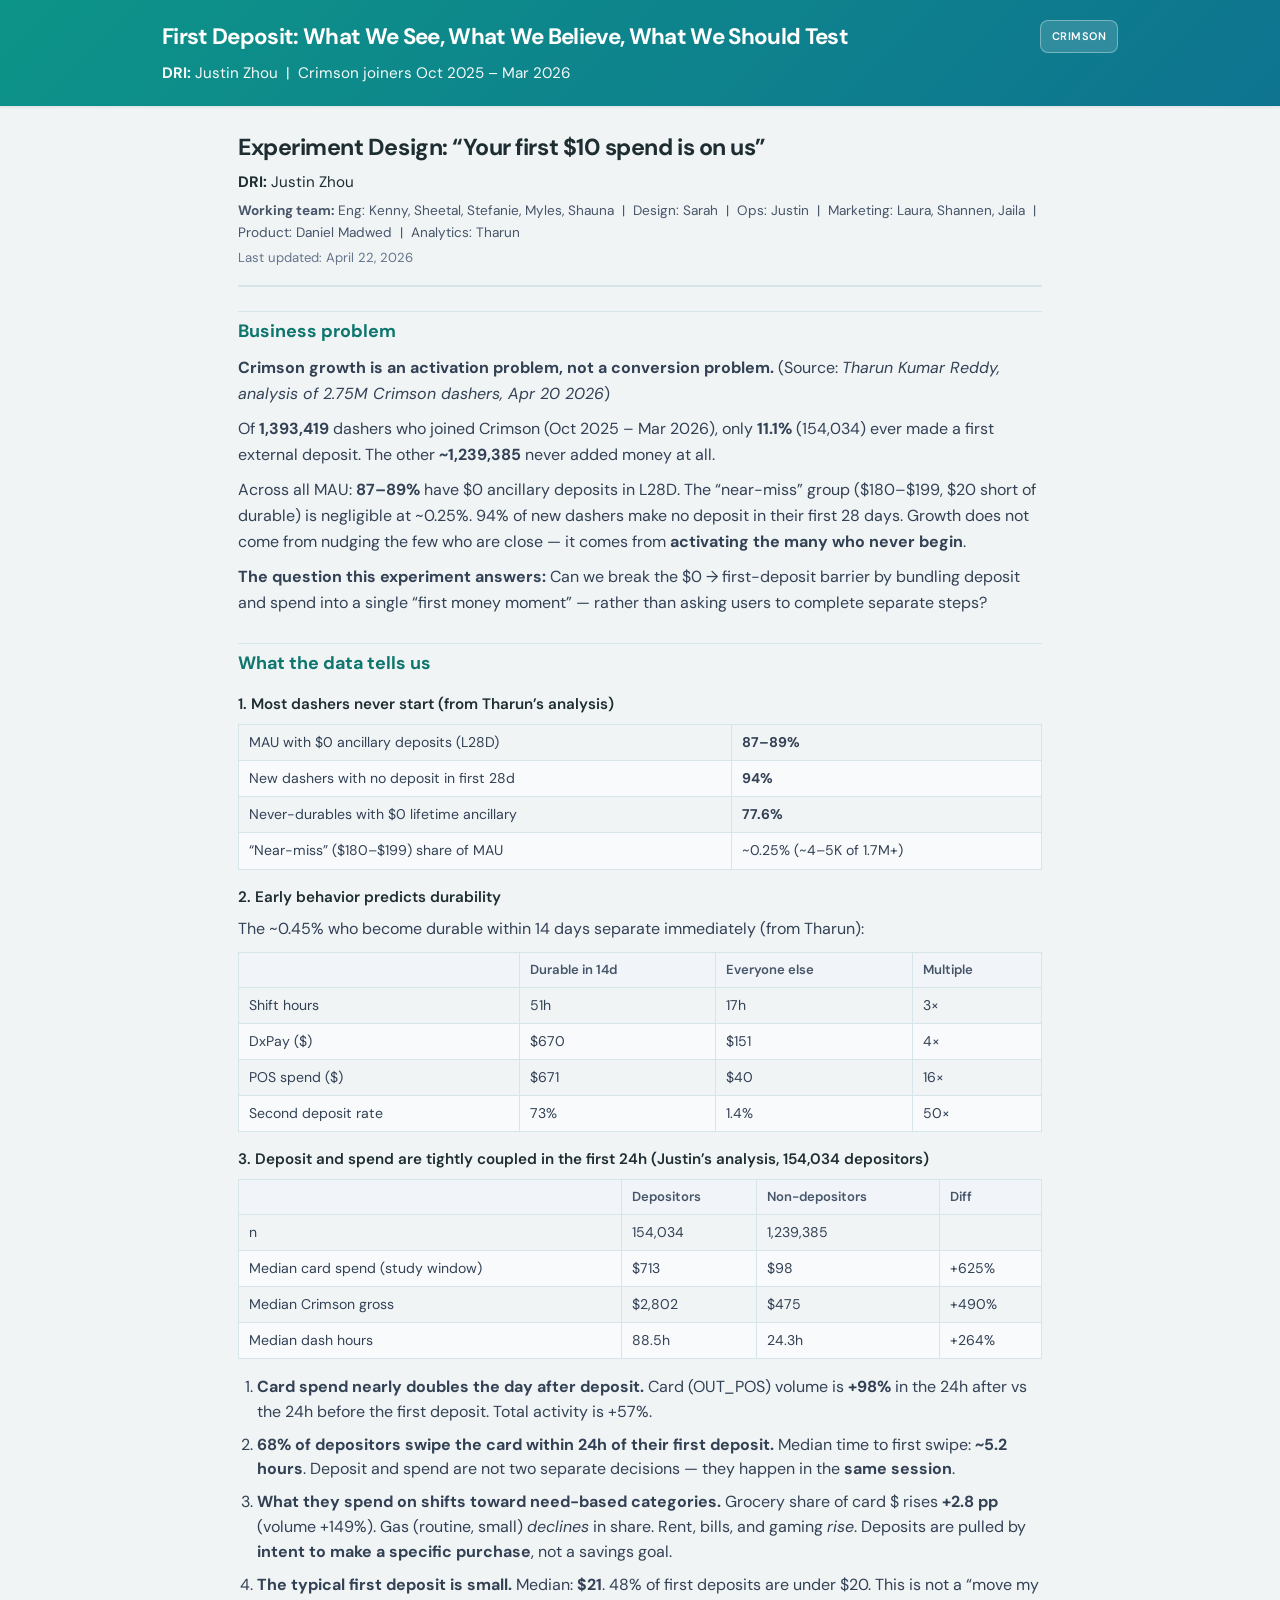
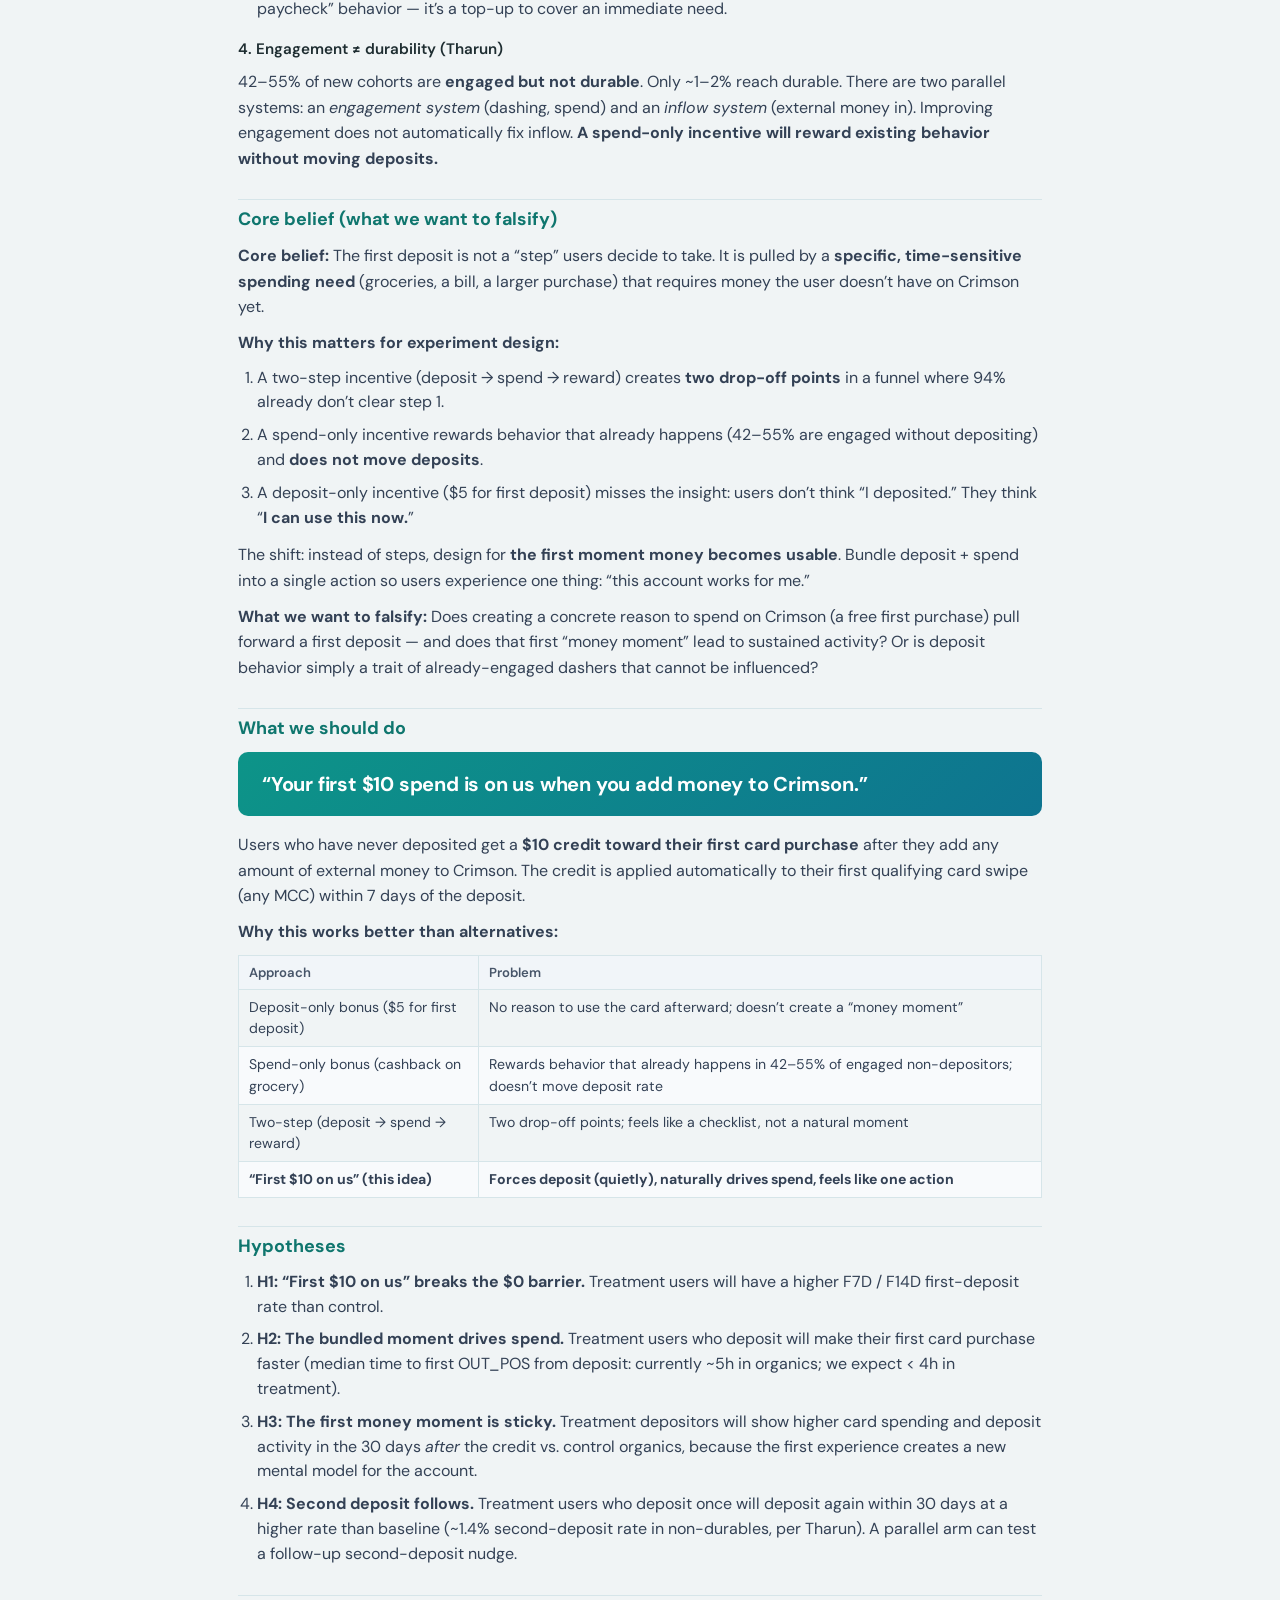
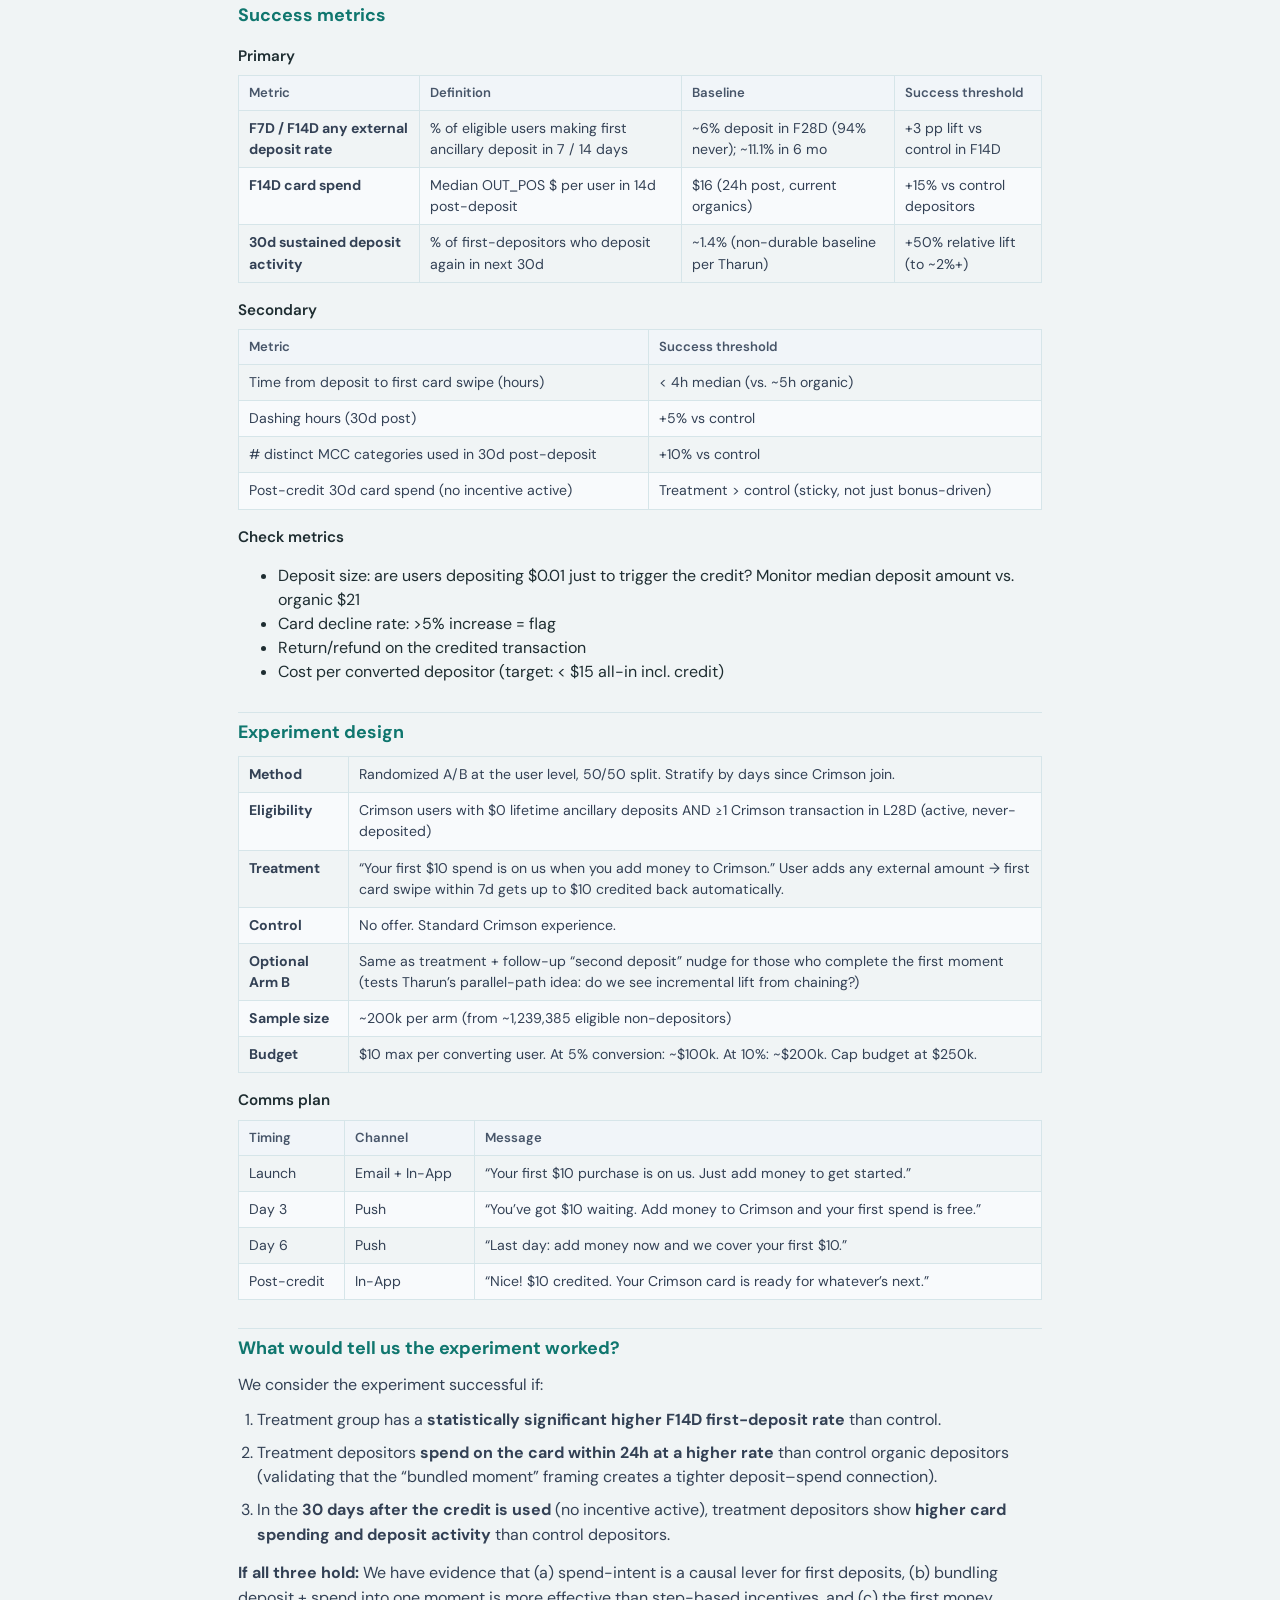
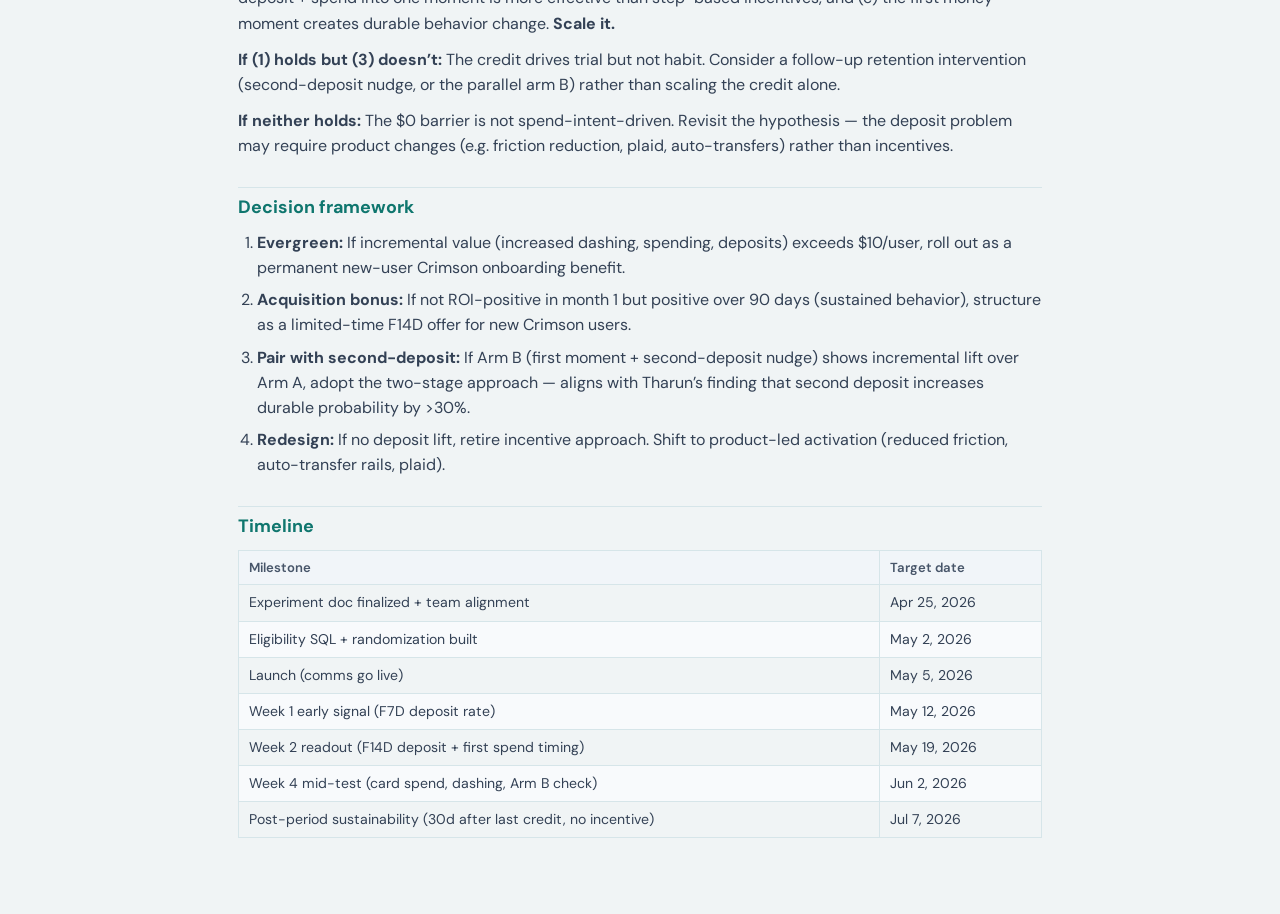
==== index.html @ 997a0f92 "First deposit experiment design doc Interactive dashboard with data-backed experiment proposal: "You" ====
<!doctype html>
<html lang="en">
  <head>
    <meta charset="utf-8" />
    <meta name="viewport" content="width=device-width, initial-scale=1" />
    <title>First Deposit Experiment — Justin Zhou</title>
    <link rel="preconnect" href="https://fonts.googleapis.com" />
    <link rel="preconnect" href="https://fonts.gstatic.com" crossorigin />
    <link href="https://fonts.googleapis.com/css2?family=DM+Sans:ital,opsz,wght@0,9..40,400;0,9..40,500;0,9..40,600;0,9..40,700&display=swap" rel="stylesheet" />
    <link rel="stylesheet" href="dashboard.css" />
  </head>
  <body>
    <header class="am-top" role="banner">
      <div class="am-top-inner">
        <div>
          <h1 class="am-title">First Deposit: What We See, What We Believe, What We Should Test</h1>
          <p class="am-sub" id="header-sub">
            <strong>DRI:</strong> Justin Zhou &nbsp;|&nbsp;
            Crimson joiners Oct 2025 &ndash; Mar 2026
          </p>
        </div>
        <span class="am-badge">Crimson</span>
      </div>
    </header>

    <div id="am-warn" class="am-warn" hidden></div>

    <div id="am-panel-exp">
      <article class="am-doc">

        <header class="am-doc-hd">
          <h2 class="am-doc-title">Experiment Design: &ldquo;Your first $10 spend is on us&rdquo;</h2>
          <p class="am-doc-dri"><strong>DRI:</strong> Justin Zhou</p>
          <div class="am-doc-team">
            <strong>Working team:</strong>
            Eng: Kenny, Sheetal, Stefanie, Myles, Shauna &nbsp;|&nbsp;
            Design: Sarah &nbsp;|&nbsp;
            Ops: Justin &nbsp;|&nbsp;
            Marketing: Laura, Shannen, Jaila &nbsp;|&nbsp;
            Product: Daniel Madwed &nbsp;|&nbsp;
            Analytics: Tharun
          </div>
          <p class="am-doc-updated">Last updated: <span id="exp-updated"></span></p>
        </header>

        <section class="am-doc-sec">
          <h3>Business problem</h3>
          <div id="exp-problem"></div>
        </section>

        <section class="am-doc-sec">
          <h3>What the data tells us</h3>
          <div id="exp-evidence"></div>
        </section>

        <section class="am-doc-sec">
          <h3>Core belief (what we want to falsify)</h3>
          <div id="exp-belief"></div>
        </section>

        <section class="am-doc-sec">
          <h3>What we should do</h3>
          <div id="exp-proposal"></div>
        </section>

        <section class="am-doc-sec">
          <h3>Hypotheses</h3>
          <div id="exp-hypotheses"></div>
        </section>

        <section class="am-doc-sec">
          <h3>Success metrics</h3>
          <div id="exp-metrics"></div>
        </section>

        <section class="am-doc-sec">
          <h3>Experiment design</h3>
          <div id="exp-design"></div>
        </section>

        <section class="am-doc-sec">
          <h3>What would tell us the experiment worked?</h3>
          <div id="exp-success"></div>
        </section>

        <section class="am-doc-sec">
          <h3>Decision framework</h3>
          <div id="exp-decisions"></div>
        </section>

        <section class="am-doc-sec">
          <h3>Timeline</h3>
          <div id="exp-timeline"></div>
        </section>

      </article>
    </div>

    <script src="first-anc-behavior.js"></script>
    <script src="dashboard.js"></script>
  </body>
</html>
---- dashboard.css ----
:root {
  --ink: #1e2d31;
  --muted: #64748b;
  --border: #d6e5e9;
  --bg: #f0f4f5;
  --surface: #ffffff;
  --teal: #0d9488;
  --teal-dark: #0f766e;
  --amber: #b45309;
  --amber-bg: #fffbeb;
  --font: "DM Sans", system-ui, sans-serif;
}

* {
  box-sizing: border-box;
}

html,
body {
  margin: 0;
  font-family: var(--font);
  background: var(--bg);
  color: var(--ink);
  -webkit-font-smoothing: antialiased;
  line-height: 1.5;
}

code {
  font-size: 0.88em;
  background: #e2f0ee;
  padding: 0.1em 0.35em;
  border-radius: 4px;
  font-weight: 500;
}

/* Header */
.am-top {
  background: linear-gradient(135deg, #0d9488 0%, #0e7490 100%);
  color: #fff;
  box-shadow: 0 1px 3px rgba(15, 23, 42, 0.1);
}
.am-top-inner {
  max-width: 1000px;
  margin: 0 auto;
  padding: 20px 22px 22px;
  display: flex;
  flex-wrap: wrap;
  align-items: flex-start;
  justify-content: space-between;
  gap: 16px;
}
.am-title {
  margin: 0;
  font-size: 1.4rem;
  font-weight: 700;
  letter-spacing: -0.03em;
}
.am-sub {
  margin: 8px 0 0;
  font-size: 0.95rem;
  opacity: 0.96;
  max-width: 60ch;
}
.am-badges {
  display: flex;
  flex-wrap: wrap;
  gap: 10px;
  align-items: center;
}
.am-badge {
  font-size: 11px;
  font-weight: 600;
  text-transform: uppercase;
  letter-spacing: 0.04em;
  background: rgba(255, 255, 255, 0.14);
  border: 1px solid rgba(255, 255, 255, 0.35);
  padding: 7px 11px;
  border-radius: 8px;
}

.am-btn {
  font: inherit;
  font-size: 0.9rem;
  font-weight: 500;
  cursor: pointer;
  color: #0d9488;
  background: #fff;
  border: 1px solid #e2e8f0;
  border-radius: 8px;
  padding: 8px 14px;
}
.am-btn:hover {
  background: #f8fafc;
}

/* Tab bar */
.am-nav-tabs {
  max-width: 1000px;
  margin: 0 auto;
  padding: 0 22px 12px;
  display: flex;
  flex-wrap: wrap;
  gap: 8px;
  align-items: center;
  border-bottom: 1px solid var(--border);
  background: var(--bg);
}
.am-nav-tab {
  font: inherit;
  font-size: 0.9rem;
  font-weight: 500;
  cursor: pointer;
  color: #475569;
  background: transparent;
  border: none;
  border-bottom: 2px solid transparent;
  padding: 8px 4px 10px;
  margin-bottom: -1px;
}
.am-nav-tab:hover {
  color: #0d9488;
}
.am-nav-tab.is-active {
  color: #0d9488;
  font-weight: 600;
  border-bottom-color: #0d9488;
}
.am-tab-panels {
  margin: 0;
  padding: 0;
}
.am-tab-panel[hidden] {
  display: none;
}

/* Funnel + hero */
.am-funnel-cards {
  max-width: 1000px;
  margin: 0 auto;
  padding: 16px 22px 8px;
  display: grid;
  grid-template-columns: 1fr;
  gap: 12px;
}
@media (min-width: 720px) {
  .am-funnel-cards {
    grid-template-columns: repeat(3, 1fr);
    gap: 16px;
  }
}
.am-stat-card {
  background: var(--surface);
  border: 1px solid var(--border);
  border-radius: 10px;
  padding: 16px 16px 14px;
  box-shadow: 0 1px 2px rgba(15, 23, 42, 0.04);
}
.am-stat-label {
  font-size: 0.8rem;
  color: #475569;
  font-weight: 600;
  line-height: 1.3;
  margin: 0 0 6px;
}
.am-stat-v {
  font-size: 1.6rem;
  font-weight: 700;
  color: #0f766e;
  line-height: 1.2;
  letter-spacing: -0.02em;
}
.am-stat-s {
  display: block;
  font-size: 0.8rem;
  font-weight: 500;
  color: var(--muted);
  margin-top: 4px;
}
.am-hero-story {
  max-width: 1000px;
  margin: 0 auto 8px;
  padding: 10px 22px 4px;
}
.am-hero-story .am-lead {
  font-size: 1.02rem;
  line-height: 1.6;
  color: #334155;
  max-width: 80ch;
  margin: 0 0 0.75em;
}
.am-chart-row {
  display: grid;
  grid-template-columns: 1.3fr 1fr;
  gap: 16px;
  align-items: start;
  max-width: 1000px;
}
@media (max-width: 800px) {
  .am-chart-row {
    grid-template-columns: 1fr;
  }
}
.am-chart-sq {
  min-height: 300px;
  max-width: 520px;
}
.am-hero-note {
  font-size: 0.92rem;
  color: #64748b;
  margin: 0;
  padding: 8px 0 0;
  line-height: 1.5;
  max-width: 36ch;
}

.why-meta,
.am-why-date {
  font-size: 0.82rem;
  color: var(--muted);
  margin: 0 0 12px;
}
.am-why-qual {
  font-size: 0.9rem;
  color: #475569;
  margin: 0 0 0;
  font-style: italic;
}
#why-narrative p {
  margin: 0 0 0.9em;
  color: #334155;
  max-width: 85ch;
}

/* Story + sections */
.am-story,
.am-kpis,
.am-panel,
.am-method {
  max-width: 1000px;
  margin: 0 auto;
  padding: 0 22px 24px;
}
.am-story {
  padding-top: 24px;
}
.am-sec-h,
.am-panel-h {
  font-size: 0.7rem;
  text-transform: uppercase;
  letter-spacing: 0.1em;
  color: var(--muted);
  margin: 0 0 10px;
  font-weight: 600;
}
.am-panel-h {
  font-size: 1.05rem;
  letter-spacing: -0.02em;
  text-transform: none;
  color: var(--ink);
}
.am-story p {
  margin: 0 0 1em;
  color: #334155;
  max-width: 78ch;
}
.am-cta {
  padding: 12px 14px;
  background: #fff;
  border: 1px solid var(--border);
  border-radius: 10px;
  max-width: 78ch;
}

/* Banner */
.am-warn {
  max-width: 1000px;
  margin: 0 auto 20px;
  padding: 12px 16px;
  font-size: 0.9rem;
  border-radius: 8px;
  display: block;
  border: 1px solid transparent;
}
.am-warn-info {
  background: #ecfeff;
  border-color: #a5f3fc;
  color: #0e7490;
}
.am-warn-caution {
  background: var(--amber-bg);
  border-color: #fcd34d;
  color: #92400e;
}
.am-warn-err {
  background: #fef2f2;
  border-color: #fecaca;
  color: #b91c1c;
}

/* KPIs */
.am-kpi-row {
  display: grid;
  grid-template-columns: repeat(auto-fill, minmax(200px, 1fr));
  gap: 12px;
}
.am-kpi {
  background: var(--surface);
  border: 1px solid var(--border);
  border-radius: 10px;
  padding: 14px 16px;
  box-shadow: 0 1px 2px rgba(15, 23, 42, 0.04);
}
.am-kpi-emph {
  border-color: #fde68a;
  background: linear-gradient(180deg, #fffbeb 0%, #fff 40%);
  grid-column: span 1;
  min-width: 0;
}
.am-kpi-l {
  font-size: 0.7rem;
  text-transform: uppercase;
  letter-spacing: 0.04em;
  color: var(--muted);
  font-weight: 600;
  line-height: 1.3;
  margin-bottom: 6px;
}
.am-kpi-v {
  font-size: 1.35rem;
  font-weight: 700;
  letter-spacing: -0.02em;
  line-height: 1.1;
  word-break: break-word;
}
.am-kpi .am-bad {
  color: #b91c1c;
}
.am-kpi .am-good {
  color: #047857;
}
.am-kpi-empty {
  grid-column: 1 / -1;
  margin: 0;
  padding: 12px 4px 0;
  color: var(--muted);
  font-size: 0.95rem;
}

/* Chart */
.am-hint {
  font-size: 0.86rem;
  color: var(--muted);
  margin: -2px 0 14px;
  max-width: 75ch;
}
.am-panel {
  margin-bottom: 8px;
}
.am-chart-box {
  position: relative;
  width: 100%;
  height: 320px;
  background: var(--surface);
  border: 1px solid var(--border);
  border-radius: 10px;
  padding: 8px 8px 4px;
  box-shadow: 0 1px 2px rgba(15, 23, 42, 0.04);
}
.am-chart-tall {
  min-height: 400px;
  height: min(70vh, 520px);
}

/* Table */
.am-table-wrap {
  overflow-x: auto;
  background: var(--surface);
  border: 1px solid var(--border);
  border-radius: 10px;
  box-shadow: 0 1px 2px rgba(15, 23, 42, 0.04);
}
.am-table {
  width: 100%;
  border-collapse: collapse;
  font-size: 0.9rem;
  min-width: 560px;
}
.am-table th,
.am-table td {
  padding: 10px 14px;
  text-align: left;
  border-bottom: 1px solid #e8f0f2;
}
.am-table th {
  font-size: 0.72rem;
  text-transform: uppercase;
  letter-spacing: 0.06em;
  color: var(--muted);
  background: #f8fafb;
  font-weight: 600;
}
.am-table tr:last-child td {
  border-bottom: none;
}
.am-num {
  text-align: right;
  font-variant-numeric: tabular-nums;
}
.am-table .am-good {
  color: #047857;
}
.am-table .am-bad {
  color: #b91c1c;
}
.am-cell-muted {
  color: var(--muted);
  text-align: center;
  font-size: 0.9rem;
  padding: 20px 14px;
}

/* Method */
.am-method ul {
  margin: 0;
  padding-left: 1.2em;
  color: #334155;
  max-width: 80ch;
}
.am-method li {
  margin-bottom: 0.6em;
}

/* SQL modal */
.am-sql-modal {
  position: fixed;
  inset: 0;
  z-index: 200;
  display: flex;
  align-items: center;
  justify-content: center;
  padding: 20px;
}
.am-sql-backdrop {
  position: absolute;
  inset: 0;
  border: none;
  background: rgba(15, 23, 42, 0.45);
  cursor: default;
  padding: 0;
  margin: 0;
  width: 100%;
  height: 100%;
}
.am-sql-panel {
  position: relative;
  z-index: 1;
  width: min(920px, 100%);
  max-height: min(88vh, 900px);
  background: #fff;
  border-radius: 12px;
  box-shadow: 0 20px 50px rgba(15, 23, 42, 0.25);
  display: flex;
  flex-direction: column;
  overflow: hidden;
  border: 1px solid #e2e8f0;
}
.am-sql-top {
  display: flex;
  flex-wrap: wrap;
  align-items: center;
  justify-content: space-between;
  gap: 8px;
  padding: 14px 16px 10px;
  border-bottom: 1px solid var(--border);
  flex-shrink: 0;
}
.am-sql-title {
  margin: 0;
  font-size: 1.05rem;
  font-weight: 600;
}
.am-sql-actions {
  display: flex;
  gap: 8px;
}
.am-sql-pre {
  margin: 0;
  padding: 14px 16px 18px;
  overflow: auto;
  max-height: calc(88vh - 70px);
  background: #f1f5f9;
  font-size: 11.5px;
  line-height: 1.45;
}
.am-sql-pre code {
  display: block;
  white-space: pre;
  background: transparent;
  font-family: ui-monospace, "SFMono-Regular", Menlo, Consolas, monospace;
  color: #1e293b;
  font-weight: 400;
  padding: 0;
}
.am-sql-top .am-btn {
  padding: 6px 12px;
  font-size: 0.85rem;
}

[hidden] {
  display: none !important;
}

/* Executive + SQL under charts */
.am-executive {
  max-width: 1000px;
  margin: 0 auto 20px;
  padding: 0 22px;
}
.am-exec-p {
  font-size: 0.95rem;
  line-height: 1.6;
  color: #1e3a3f;
  background: #fff;
  border: 1px solid var(--border);
  border-left: 4px solid #0d9488;
  border-radius: 10px;
  padding: 14px 18px;
  margin: 0;
  max-width: 85ch;
}
.am-sql-details {
  max-width: 1000px;
  margin: 0 auto 8px;
  padding: 0 22px 8px;
}
.am-sql-details summary {
  cursor: pointer;
  font-size: 0.8rem;
  font-weight: 600;
  color: #0d9488;
  margin-top: 10px;
  list-style: none;
}
.am-sql-details summary::-webkit-details-marker {
  display: none;
}
.am-embed {
  display: block;
  margin: 8px 0 0;
  max-height: 280px;
  overflow: auto;
  background: #f1f5f9;
  border: 1px solid #e2e8f0;
  border-radius: 8px;
  padding: 12px 14px;
  font-size: 10.5px;
  line-height: 1.45;
  white-space: pre-wrap;
  word-break: break-word;
  color: #1e293b;
  font-family: ui-monospace, "SFMono-Regular", Menlo, Consolas, monospace;
}
.am-chart-box .am-chart-empty {
  color: #64748b;
  font-size: 0.9rem;
  text-align: center;
  margin: 40px 16px;
  position: absolute;
  left: 0;
  right: 0;
  z-index: 1;
  pointer-events: none;
}

/* Experiment doc */
.am-doc {
  max-width: 860px;
  margin: 0 auto;
  padding: 24px 28px 48px;
}
.am-doc-hd {
  border-bottom: 2px solid var(--border);
  padding-bottom: 18px;
  margin-bottom: 24px;
}
.am-doc-title {
  font-size: 1.45rem;
  font-weight: 700;
  margin: 0 0 6px;
  letter-spacing: -0.02em;
}
.am-doc-dri {
  font-size: 0.95rem;
  margin: 0 0 6px;
}
.am-doc-team {
  font-size: 0.85rem;
  color: #475569;
  line-height: 1.6;
  margin: 0 0 4px;
}
.am-doc-updated {
  font-size: 0.82rem;
  color: var(--muted);
  margin: 0;
}
.am-doc-sec {
  margin-bottom: 28px;
}
.am-doc-sec h3 {
  font-size: 1.12rem;
  font-weight: 700;
  color: #0f766e;
  margin: 0 0 10px;
  padding-top: 6px;
  border-top: 1px solid var(--border);
}
.am-doc-sec h4 {
  font-size: 0.95rem;
  font-weight: 600;
  margin: 16px 0 8px;
}
.am-doc-sec p {
  margin: 0 0 10px;
  line-height: 1.6;
  max-width: 80ch;
  color: #334155;
}
.am-doc-ol {
  margin: 8px 0 12px 1.2rem;
  padding: 0;
  color: #334155;
}
.am-doc-ol li {
  margin-bottom: 8px;
  line-height: 1.55;
}
.am-doc-table {
  width: 100%;
  border-collapse: collapse;
  margin: 8px 0 16px;
  font-size: 0.88rem;
}
.am-doc-table th,
.am-doc-table td {
  text-align: left;
  padding: 7px 10px;
  border: 1px solid var(--border);
  vertical-align: top;
}
.am-doc-table th {
  background: #f1f5f9;
  font-weight: 600;
  font-size: 0.82rem;
  color: #475569;
}
.am-doc-table td {
  color: #334155;
}
.am-doc-table tbody tr:nth-child(even) {
  background: #f8fafc;
}
.am-doc-callout {
  background: linear-gradient(135deg, #0d9488 0%, #0e7490 100%);
  color: #fff;
  font-size: 1.25rem;
  font-weight: 700;
  padding: 18px 24px;
  border-radius: 10px;
  margin: 0 0 16px;
  letter-spacing: -0.01em;
  line-height: 1.4;
}
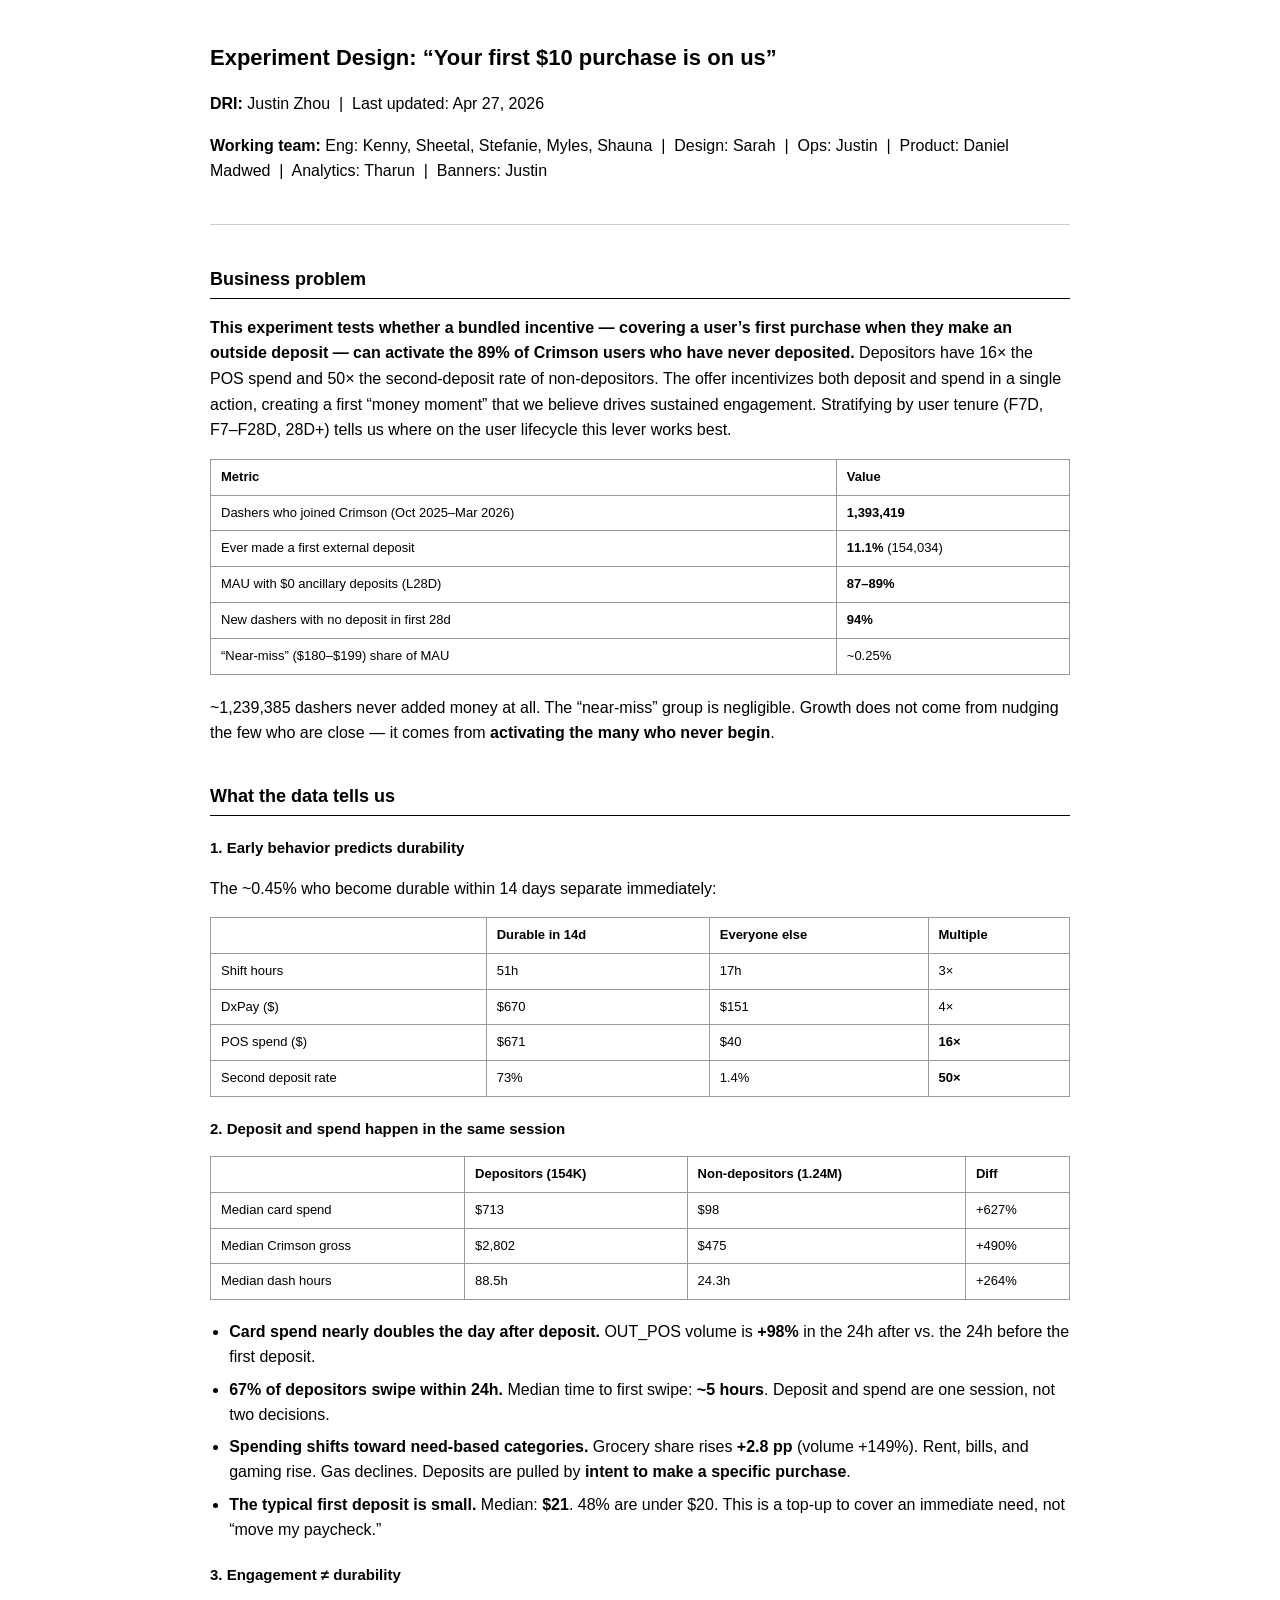
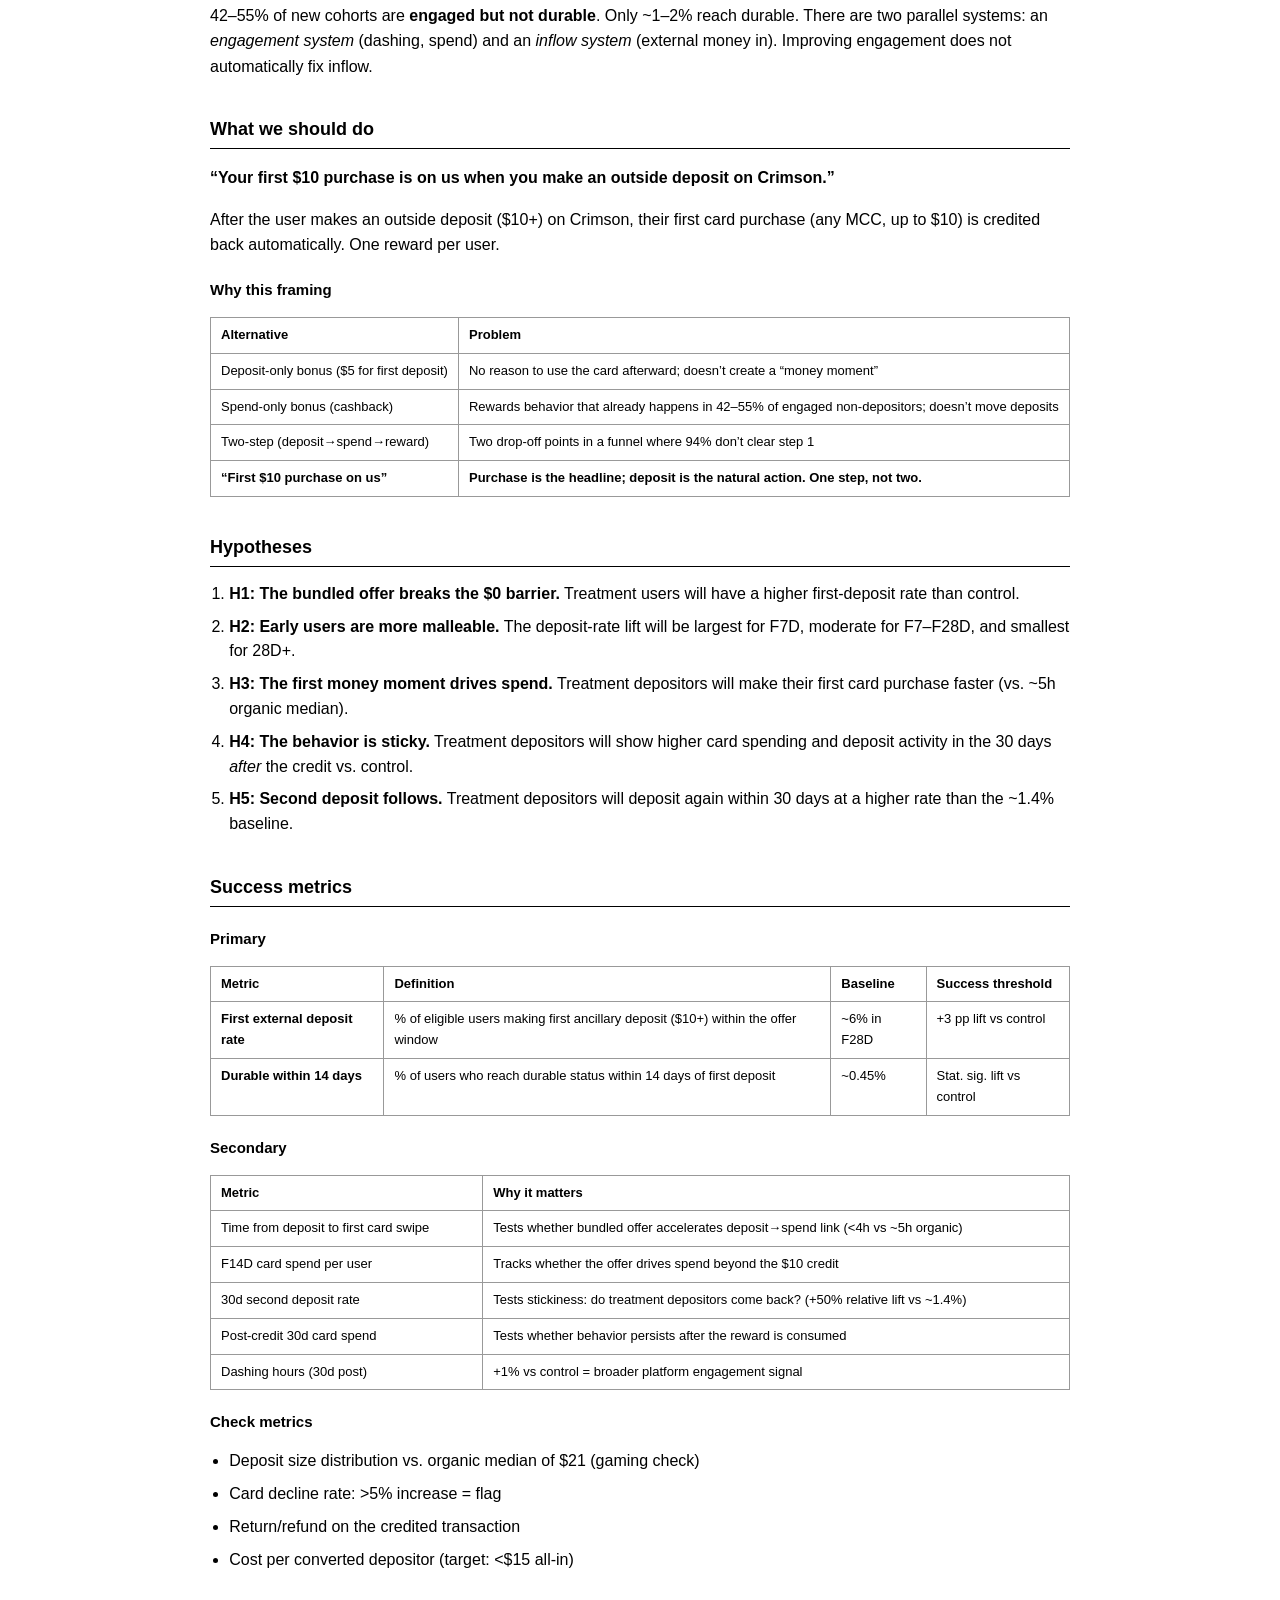
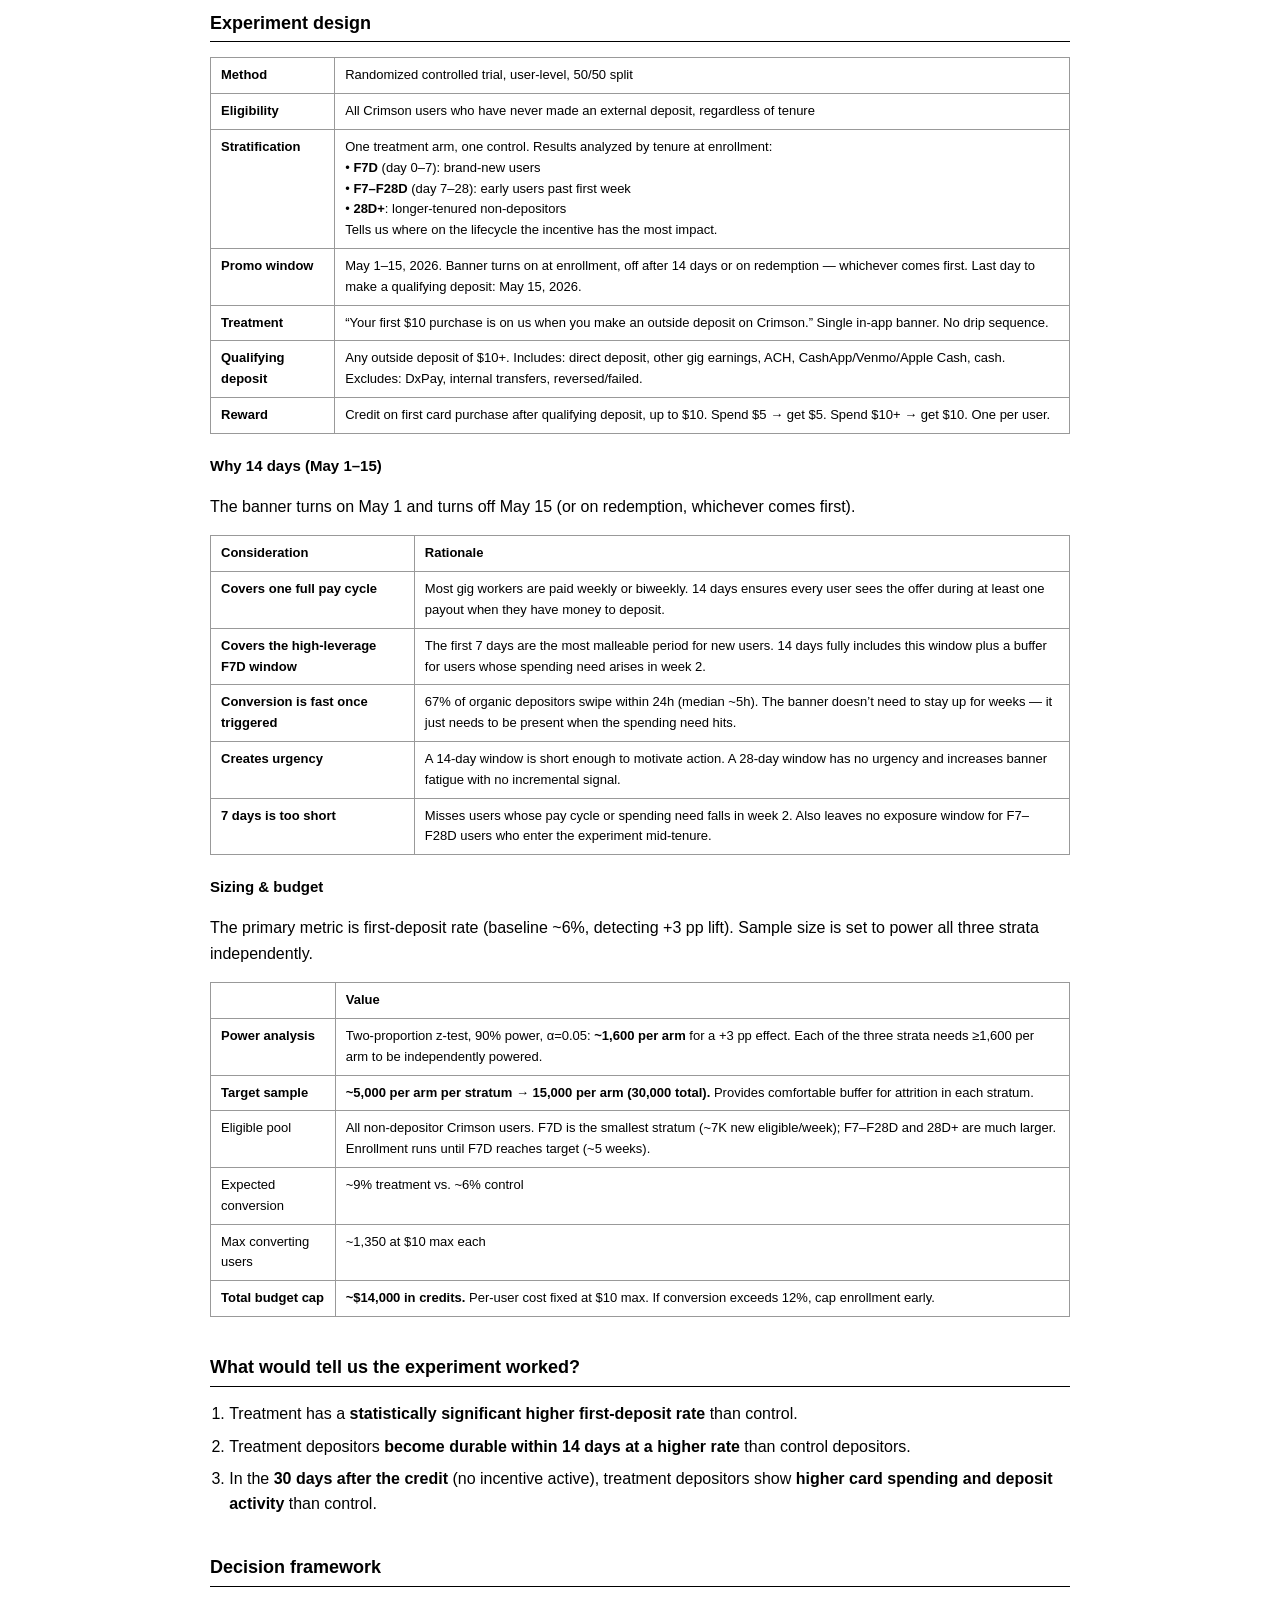
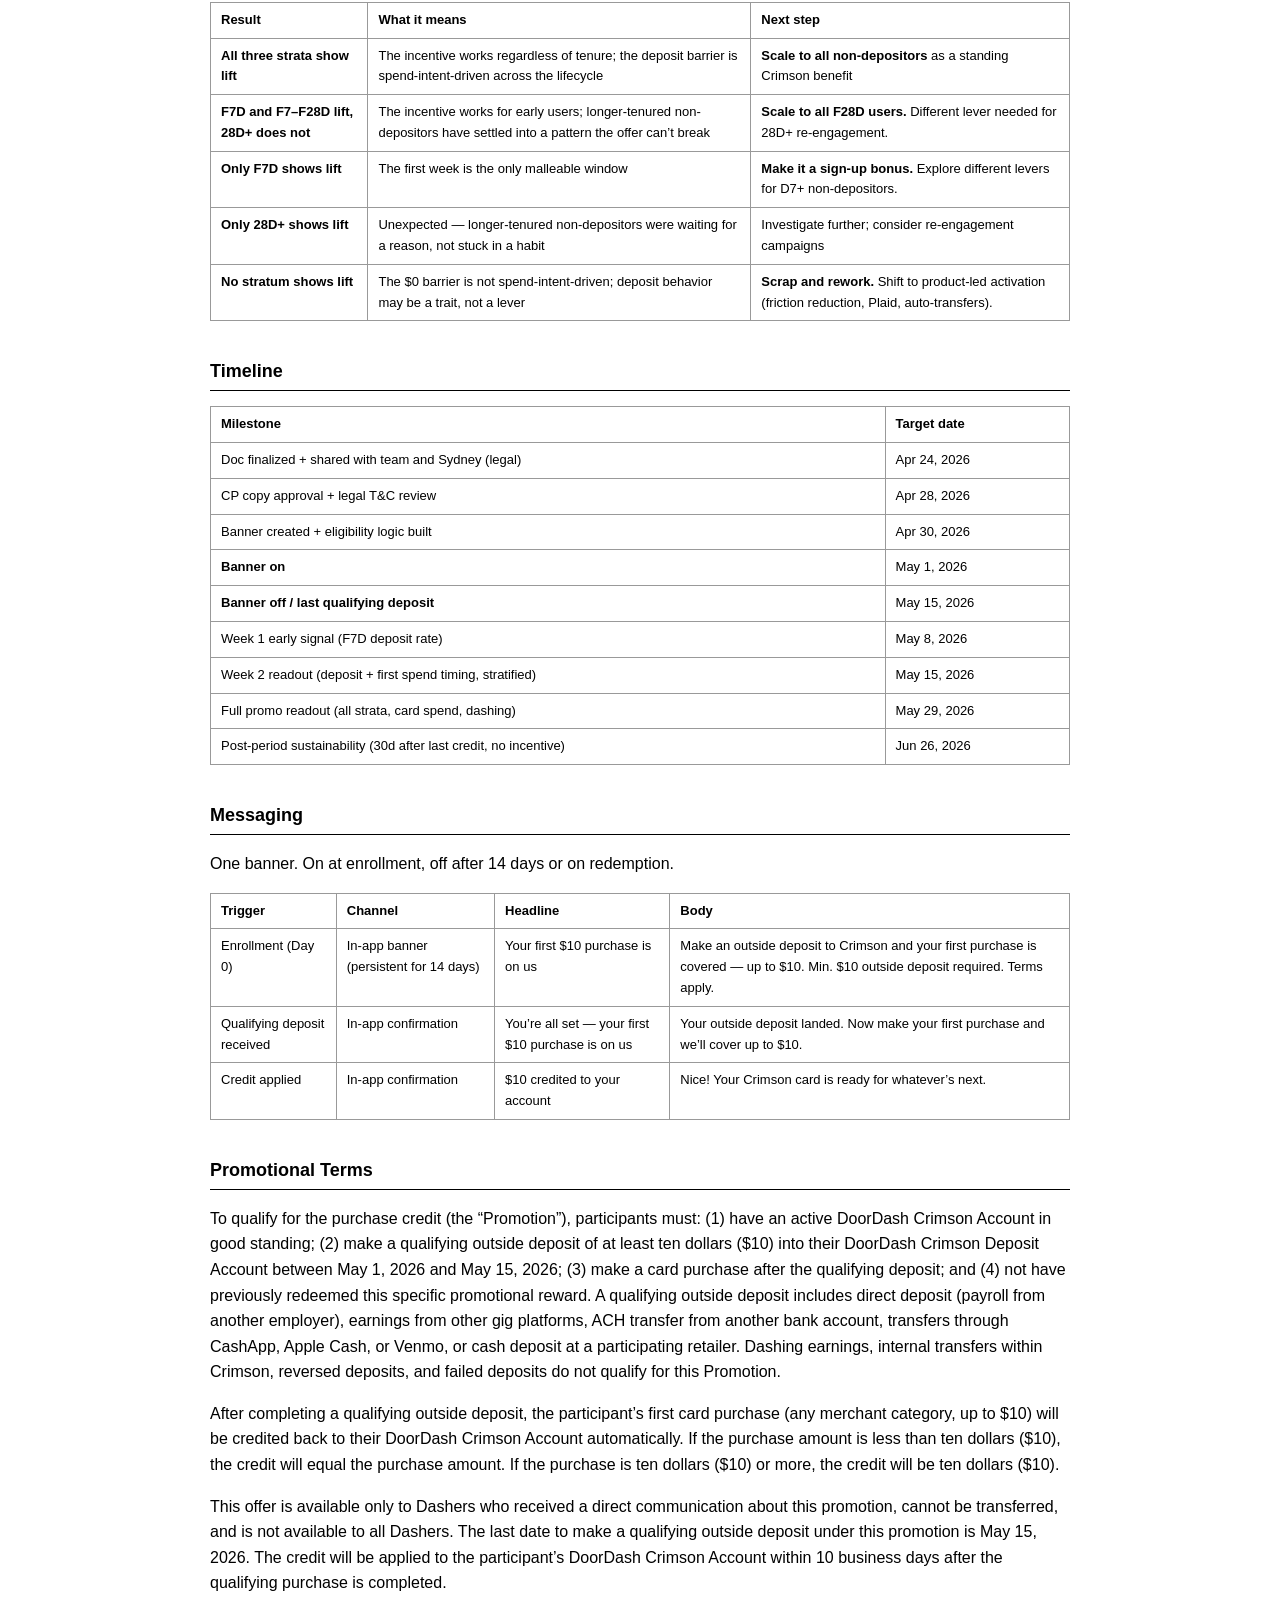
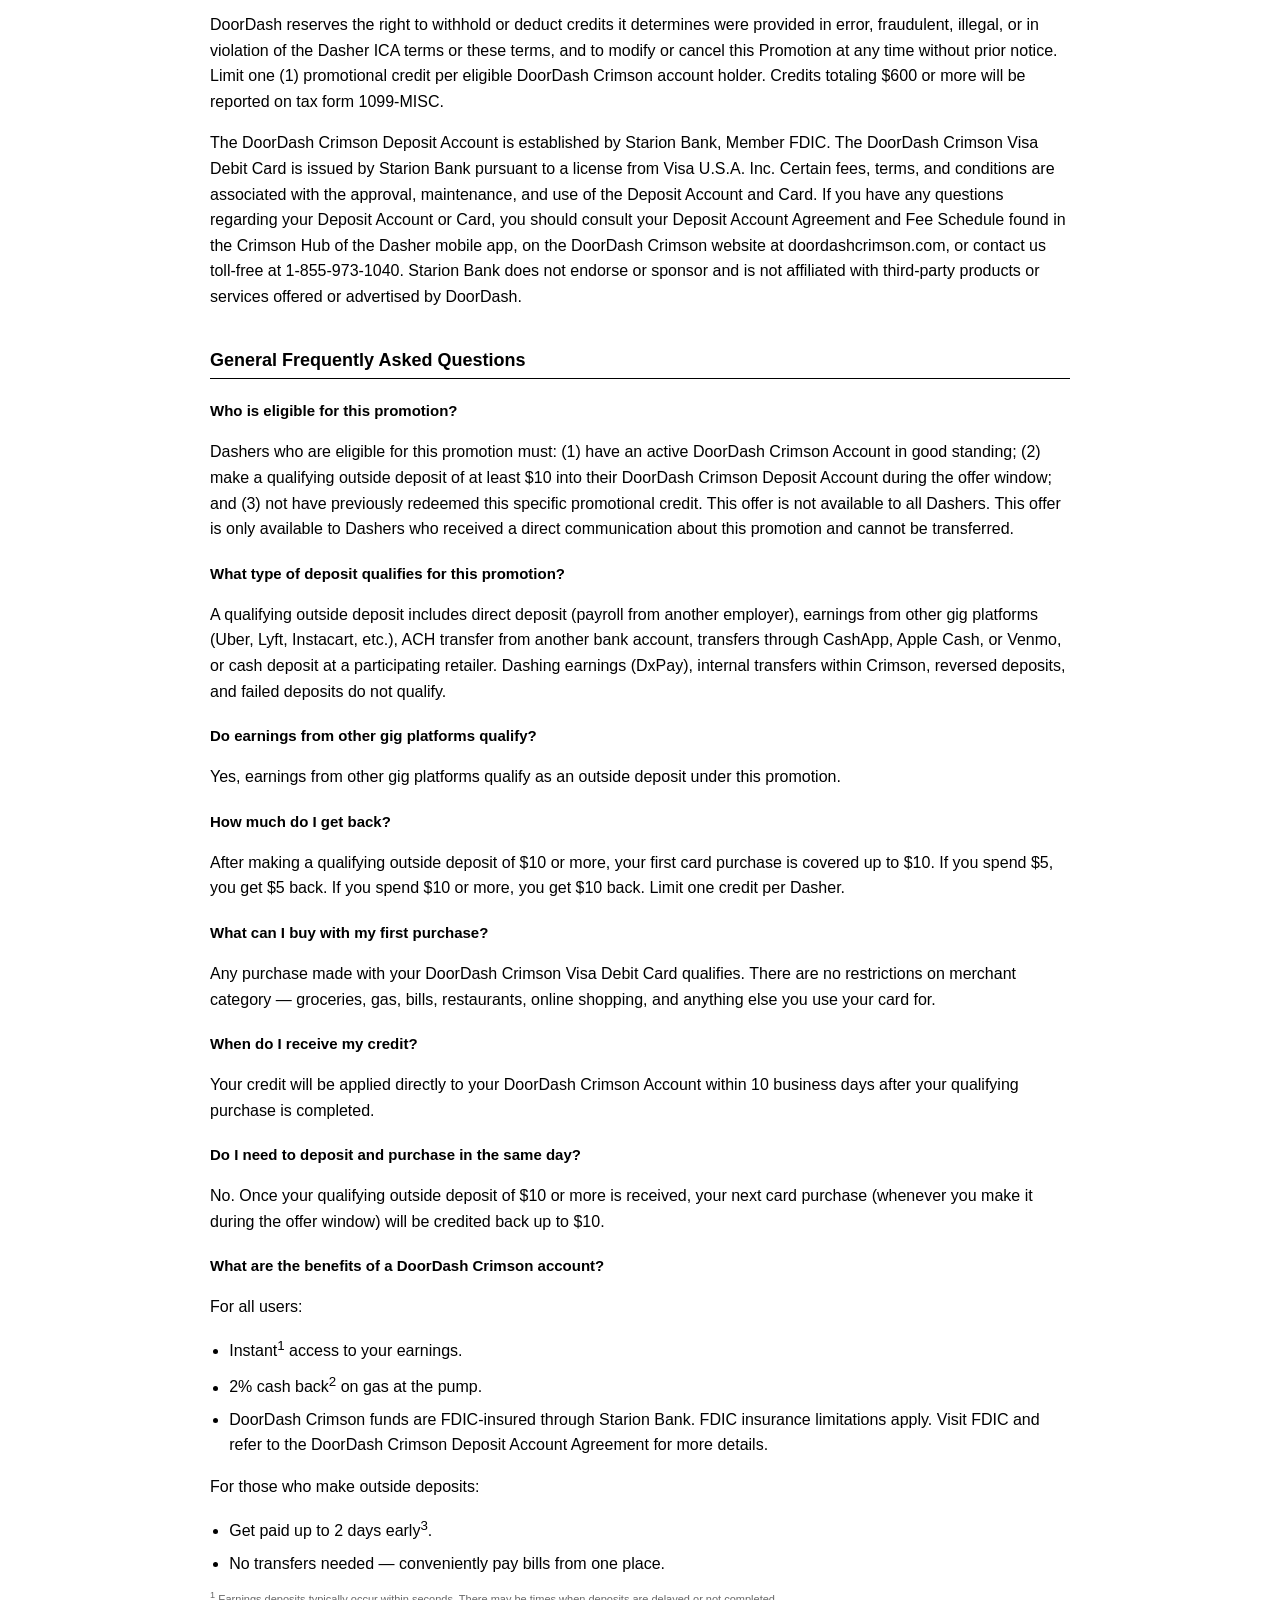
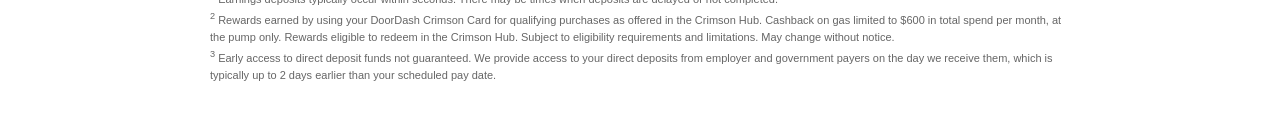
==== commit 8e772bd7: "Update experiment design doc Latest version: May 1-15 promo window, single banner (no drip), sized f" ====
--- a/index.html
+++ b/index.html
@@ -1,102 +1,346 @@
-<!doctype html>
+<!DOCTYPE html>
 <html lang="en">
-  <head>
-    <meta charset="utf-8" />
-    <meta name="viewport" content="width=device-width, initial-scale=1" />
-    <title>First Deposit Experiment — Justin Zhou</title>
-    <link rel="preconnect" href="https://fonts.googleapis.com" />
-    <link rel="preconnect" href="https://fonts.gstatic.com" crossorigin />
-    <link href="https://fonts.googleapis.com/css2?family=DM+Sans:ital,opsz,wght@0,9..40,400;0,9..40,500;0,9..40,600;0,9..40,700&display=swap" rel="stylesheet" />
-    <link rel="stylesheet" href="dashboard.css" />
-  </head>
-  <body>
-    <header class="am-top" role="banner">
-      <div class="am-top-inner">
-        <div>
-          <h1 class="am-title">First Deposit: What We See, What We Believe, What We Should Test</h1>
-          <p class="am-sub" id="header-sub">
-            <strong>DRI:</strong> Justin Zhou &nbsp;|&nbsp;
-            Crimson joiners Oct 2025 &ndash; Mar 2026
-          </p>
-        </div>
-        <span class="am-badge">Crimson</span>
-      </div>
-    </header>
-
-    <div id="am-warn" class="am-warn" hidden></div>
-
-    <div id="am-panel-exp">
-      <article class="am-doc">
-
-        <header class="am-doc-hd">
-          <h2 class="am-doc-title">Experiment Design: &ldquo;Your first $10 spend is on us&rdquo;</h2>
-          <p class="am-doc-dri"><strong>DRI:</strong> Justin Zhou</p>
-          <div class="am-doc-team">
-            <strong>Working team:</strong>
-            Eng: Kenny, Sheetal, Stefanie, Myles, Shauna &nbsp;|&nbsp;
-            Design: Sarah &nbsp;|&nbsp;
-            Ops: Justin &nbsp;|&nbsp;
-            Marketing: Laura, Shannen, Jaila &nbsp;|&nbsp;
-            Product: Daniel Madwed &nbsp;|&nbsp;
-            Analytics: Tharun
-          </div>
-          <p class="am-doc-updated">Last updated: <span id="exp-updated"></span></p>
-        </header>
-
-        <section class="am-doc-sec">
-          <h3>Business problem</h3>
-          <div id="exp-problem"></div>
-        </section>
-
-        <section class="am-doc-sec">
-          <h3>What the data tells us</h3>
-          <div id="exp-evidence"></div>
-        </section>
-
-        <section class="am-doc-sec">
-          <h3>Core belief (what we want to falsify)</h3>
-          <div id="exp-belief"></div>
-        </section>
-
-        <section class="am-doc-sec">
-          <h3>What we should do</h3>
-          <div id="exp-proposal"></div>
-        </section>
-
-        <section class="am-doc-sec">
-          <h3>Hypotheses</h3>
-          <div id="exp-hypotheses"></div>
-        </section>
-
-        <section class="am-doc-sec">
-          <h3>Success metrics</h3>
-          <div id="exp-metrics"></div>
-        </section>
-
-        <section class="am-doc-sec">
-          <h3>Experiment design</h3>
-          <div id="exp-design"></div>
-        </section>
-
-        <section class="am-doc-sec">
-          <h3>What would tell us the experiment worked?</h3>
-          <div id="exp-success"></div>
-        </section>
-
-        <section class="am-doc-sec">
-          <h3>Decision framework</h3>
-          <div id="exp-decisions"></div>
-        </section>
-
-        <section class="am-doc-sec">
-          <h3>Timeline</h3>
-          <div id="exp-timeline"></div>
-        </section>
-
-      </article>
-    </div>
-
-    <script src="first-anc-behavior.js"></script>
-    <script src="dashboard.js"></script>
-  </body>
+<head>
+  <meta charset="UTF-8">
+  <meta name="viewport" content="width=device-width, initial-scale=1.0">
+  <title>Experiment Design: First $10 Purchase on Us</title>
+  <style>
+    body {
+      font-family: Arial, sans-serif;
+      max-width: 860px;
+      margin: 40px auto;
+      padding: 0 24px;
+      color: #000;
+      line-height: 1.6;
+    }
+    h1 { font-size: 22px; margin-bottom: 4px; }
+    h2 { font-size: 18px; margin-top: 36px; border-bottom: 1px solid #000; padding-bottom: 4px; }
+    h3 { font-size: 15px; margin-top: 20px; }
+    p { color: #000; }
+    table { border-collapse: collapse; width: 100%; margin: 12px 0 20px 0; font-size: 13px; }
+    th, td { border: 1px solid #999; padding: 7px 10px; text-align: left; vertical-align: top; }
+    th { font-weight: 600; }
+    ol, ul { margin: 8px 0 12px 1.2rem; padding: 0; }
+    li { margin-bottom: 8px; line-height: 1.55; }
+    hr { border: none; border-top: 1px solid #ccc; margin: 40px 0; }
+  </style>
+</head>
+<body>
+
+<h1>Experiment Design: &ldquo;Your first $10 purchase is on us&rdquo;</h1>
+<p><strong>DRI:</strong> Justin Zhou &nbsp;|&nbsp; Last updated: Apr 27, 2026</p>
+<p>
+  <strong>Working team:</strong>
+  Eng: Kenny, Sheetal, Stefanie, Myles, Shauna &nbsp;|&nbsp;
+  Design: Sarah &nbsp;|&nbsp;
+  Ops: Justin &nbsp;|&nbsp;
+  Product: Daniel Madwed &nbsp;|&nbsp;
+  Analytics: Tharun &nbsp;|&nbsp;
+  Banners: Justin
+</p>
+
+<hr>
+
+<h2>Business problem</h2>
+
+<p><strong>This experiment tests whether a bundled incentive &mdash; covering a user&rsquo;s first purchase when they make an outside deposit &mdash; can activate the 89% of Crimson users who have never deposited.</strong> Depositors have 16&times; the POS spend and 50&times; the second-deposit rate of non-depositors. The offer incentivizes both deposit and spend in a single action, creating a first &ldquo;money moment&rdquo; that we believe drives sustained engagement. Stratifying by user tenure (F7D, F7&ndash;F28D, 28D+) tells us where on the user lifecycle this lever works best.</p>
+
+<table>
+  <thead><tr><th>Metric</th><th>Value</th></tr></thead>
+  <tbody>
+    <tr><td>Dashers who joined Crimson (Oct 2025&ndash;Mar 2026)</td><td><strong>1,393,419</strong></td></tr>
+    <tr><td>Ever made a first external deposit</td><td><strong>11.1%</strong> (154,034)</td></tr>
+    <tr><td>MAU with $0 ancillary deposits (L28D)</td><td><strong>87&ndash;89%</strong></td></tr>
+    <tr><td>New dashers with no deposit in first 28d</td><td><strong>94%</strong></td></tr>
+    <tr><td>&ldquo;Near-miss&rdquo; ($180&ndash;$199) share of MAU</td><td>~0.25%</td></tr>
+  </tbody>
+</table>
+
+<p>~1,239,385 dashers never added money at all. The &ldquo;near-miss&rdquo; group is negligible. Growth does not come from nudging the few who are close &mdash; it comes from <strong>activating the many who never begin</strong>.</p>
+
+<h2>What the data tells us</h2>
+
+<h3>1. Early behavior predicts durability</h3>
+<p>The ~0.45% who become durable within 14 days separate immediately:</p>
+<table>
+  <thead><tr><th></th><th>Durable in 14d</th><th>Everyone else</th><th>Multiple</th></tr></thead>
+  <tbody>
+    <tr><td>Shift hours</td><td>51h</td><td>17h</td><td>3&times;</td></tr>
+    <tr><td>DxPay ($)</td><td>$670</td><td>$151</td><td>4&times;</td></tr>
+    <tr><td>POS spend ($)</td><td>$671</td><td>$40</td><td><strong>16&times;</strong></td></tr>
+    <tr><td>Second deposit rate</td><td>73%</td><td>1.4%</td><td><strong>50&times;</strong></td></tr>
+  </tbody>
+</table>
+
+<h3>2. Deposit and spend happen in the same session</h3>
+<table>
+  <thead><tr><th></th><th>Depositors (154K)</th><th>Non-depositors (1.24M)</th><th>Diff</th></tr></thead>
+  <tbody>
+    <tr><td>Median card spend</td><td>$713</td><td>$98</td><td>+627%</td></tr>
+    <tr><td>Median Crimson gross</td><td>$2,802</td><td>$475</td><td>+490%</td></tr>
+    <tr><td>Median dash hours</td><td>88.5h</td><td>24.3h</td><td>+264%</td></tr>
+  </tbody>
+</table>
+
+<ul>
+  <li><strong>Card spend nearly doubles the day after deposit.</strong> OUT_POS volume is <strong>+98%</strong> in the 24h after vs. the 24h before the first deposit.</li>
+  <li><strong>67% of depositors swipe within 24h.</strong> Median time to first swipe: <strong>~5 hours</strong>. Deposit and spend are one session, not two decisions.</li>
+  <li><strong>Spending shifts toward need-based categories.</strong> Grocery share rises <strong>+2.8 pp</strong> (volume +149%). Rent, bills, and gaming rise. Gas declines. Deposits are pulled by <strong>intent to make a specific purchase</strong>.</li>
+  <li><strong>The typical first deposit is small.</strong> Median: <strong>$21</strong>. 48% are under $20. This is a top-up to cover an immediate need, not &ldquo;move my paycheck.&rdquo;</li>
+</ul>
+
+<h3>3. Engagement &ne; durability</h3>
+<p>42&ndash;55% of new cohorts are <strong>engaged but not durable</strong>. Only ~1&ndash;2% reach durable. There are two parallel systems: an <em>engagement system</em> (dashing, spend) and an <em>inflow system</em> (external money in). Improving engagement does not automatically fix inflow.</p>
+
+<h2>What we should do</h2>
+
+<p><strong>&ldquo;Your first $10 purchase is on us when you make an outside deposit on Crimson.&rdquo;</strong></p>
+
+<p>After the user makes an outside deposit ($10+) on Crimson, their first card purchase (any MCC, up to $10) is credited back automatically. One reward per user.</p>
+
+<h3>Why this framing</h3>
+<table>
+  <thead><tr><th>Alternative</th><th>Problem</th></tr></thead>
+  <tbody>
+    <tr><td>Deposit-only bonus ($5 for first deposit)</td><td>No reason to use the card afterward; doesn&rsquo;t create a &ldquo;money moment&rdquo;</td></tr>
+    <tr><td>Spend-only bonus (cashback)</td><td>Rewards behavior that already happens in 42&ndash;55% of engaged non-depositors; doesn&rsquo;t move deposits</td></tr>
+    <tr><td>Two-step (deposit&rarr;spend&rarr;reward)</td><td>Two drop-off points in a funnel where 94% don&rsquo;t clear step 1</td></tr>
+    <tr><td><strong>&ldquo;First $10 purchase on us&rdquo;</strong></td><td><strong>Purchase is the headline; deposit is the natural action. One step, not two.</strong></td></tr>
+  </tbody>
+</table>
+
+<h2>Hypotheses</h2>
+
+<ol>
+  <li><strong>H1: The bundled offer breaks the $0 barrier.</strong> Treatment users will have a higher first-deposit rate than control.</li>
+  <li><strong>H2: Early users are more malleable.</strong> The deposit-rate lift will be largest for F7D, moderate for F7&ndash;F28D, and smallest for 28D+.</li>
+  <li><strong>H3: The first money moment drives spend.</strong> Treatment depositors will make their first card purchase faster (vs. ~5h organic median).</li>
+  <li><strong>H4: The behavior is sticky.</strong> Treatment depositors will show higher card spending and deposit activity in the 30 days <em>after</em> the credit vs. control.</li>
+  <li><strong>H5: Second deposit follows.</strong> Treatment depositors will deposit again within 30 days at a higher rate than the ~1.4% baseline.</li>
+</ol>
+
+<h2>Success metrics</h2>
+
+<h3>Primary</h3>
+<table>
+  <thead><tr><th>Metric</th><th>Definition</th><th>Baseline</th><th>Success threshold</th></tr></thead>
+  <tbody>
+    <tr>
+      <td><strong>First external deposit rate</strong></td>
+      <td>% of eligible users making first ancillary deposit ($10+) within the offer window</td>
+      <td>~6% in F28D</td>
+      <td>+3 pp lift vs control</td>
+    </tr>
+    <tr>
+      <td><strong>Durable within 14 days</strong></td>
+      <td>% of users who reach durable status within 14 days of first deposit</td>
+      <td>~0.45%</td>
+      <td>Stat. sig. lift vs control</td>
+    </tr>
+  </tbody>
+</table>
+
+<h3>Secondary</h3>
+<table>
+  <thead><tr><th>Metric</th><th>Why it matters</th></tr></thead>
+  <tbody>
+    <tr><td>Time from deposit to first card swipe</td><td>Tests whether bundled offer accelerates deposit&rarr;spend link (&lt;4h vs ~5h organic)</td></tr>
+    <tr><td>F14D card spend per user</td><td>Tracks whether the offer drives spend beyond the $10 credit</td></tr>
+    <tr><td>30d second deposit rate</td><td>Tests stickiness: do treatment depositors come back? (+50% relative lift vs ~1.4%)</td></tr>
+    <tr><td>Post-credit 30d card spend</td><td>Tests whether behavior persists after the reward is consumed</td></tr>
+    <tr><td>Dashing hours (30d post)</td><td>+1% vs control = broader platform engagement signal</td></tr>
+  </tbody>
+</table>
+
+<h3>Check metrics</h3>
+<ul>
+  <li>Deposit size distribution vs. organic median of $21 (gaming check)</li>
+  <li>Card decline rate: &gt;5% increase = flag</li>
+  <li>Return/refund on the credited transaction</li>
+  <li>Cost per converted depositor (target: &lt;$15 all-in)</li>
+</ul>
+
+<h2>Experiment design</h2>
+
+<table>
+  <tbody>
+    <tr><td><strong>Method</strong></td><td>Randomized controlled trial, user-level, 50/50 split</td></tr>
+    <tr><td><strong>Eligibility</strong></td><td>All Crimson users who have never made an external deposit, regardless of tenure</td></tr>
+    <tr><td><strong>Stratification</strong></td><td>One treatment arm, one control. Results analyzed by tenure at enrollment:<br>&bull; <strong>F7D</strong> (day 0&ndash;7): brand-new users<br>&bull; <strong>F7&ndash;F28D</strong> (day 7&ndash;28): early users past first week<br>&bull; <strong>28D+</strong>: longer-tenured non-depositors<br>Tells us where on the lifecycle the incentive has the most impact.</td></tr>
+    <tr><td><strong>Promo window</strong></td><td>May 1&ndash;15, 2026. Banner turns on at enrollment, off after 14 days or on redemption &mdash; whichever comes first. Last day to make a qualifying deposit: May 15, 2026.</td></tr>
+    <tr><td><strong>Treatment</strong></td><td>&ldquo;Your first $10 purchase is on us when you make an outside deposit on Crimson.&rdquo; Single in-app banner. No drip sequence.</td></tr>
+    <tr><td><strong>Qualifying deposit</strong></td><td>Any outside deposit of $10+. Includes: direct deposit, other gig earnings, ACH, CashApp/Venmo/Apple Cash, cash. Excludes: DxPay, internal transfers, reversed/failed.</td></tr>
+    <tr><td><strong>Reward</strong></td><td>Credit on first card purchase after qualifying deposit, up to $10. Spend $5 &rarr; get $5. Spend $10+ &rarr; get $10. One per user.</td></tr>
+  </tbody>
+</table>
+
+<h3>Why 14 days (May 1&ndash;15)</h3>
+<p>The banner turns on May 1 and turns off May 15 (or on redemption, whichever comes first).</p>
+<table>
+  <thead><tr><th>Consideration</th><th>Rationale</th></tr></thead>
+  <tbody>
+    <tr><td><strong>Covers one full pay cycle</strong></td><td>Most gig workers are paid weekly or biweekly. 14 days ensures every user sees the offer during at least one payout when they have money to deposit.</td></tr>
+    <tr><td><strong>Covers the high-leverage F7D window</strong></td><td>The first 7 days are the most malleable period for new users. 14 days fully includes this window plus a buffer for users whose spending need arises in week 2.</td></tr>
+    <tr><td><strong>Conversion is fast once triggered</strong></td><td>67% of organic depositors swipe within 24h (median ~5h). The banner doesn&rsquo;t need to stay up for weeks &mdash; it just needs to be present when the spending need hits.</td></tr>
+    <tr><td><strong>Creates urgency</strong></td><td>A 14-day window is short enough to motivate action. A 28-day window has no urgency and increases banner fatigue with no incremental signal.</td></tr>
+    <tr><td><strong>7 days is too short</strong></td><td>Misses users whose pay cycle or spending need falls in week 2. Also leaves no exposure window for F7&ndash;F28D users who enter the experiment mid-tenure.</td></tr>
+  </tbody>
+</table>
+
+<h3>Sizing &amp; budget</h3>
+
+<p>The primary metric is first-deposit rate (baseline ~6%, detecting +3 pp lift). Sample size is set to power all three strata independently.</p>
+
+<table>
+  <thead><tr><th></th><th>Value</th></tr></thead>
+  <tbody>
+    <tr><td><strong>Power analysis</strong></td><td>Two-proportion z-test, 90% power, &alpha;=0.05: <strong>~1,600 per arm</strong> for a +3 pp effect. Each of the three strata needs &ge;1,600 per arm to be independently powered.</td></tr>
+    <tr><td><strong>Target sample</strong></td><td><strong>~5,000 per arm per stratum &rarr; 15,000 per arm (30,000 total).</strong> Provides comfortable buffer for attrition in each stratum.</td></tr>
+    <tr><td>Eligible pool</td><td>All non-depositor Crimson users. F7D is the smallest stratum (~7K new eligible/week); F7&ndash;F28D and 28D+ are much larger. Enrollment runs until F7D reaches target (~5 weeks).</td></tr>
+    <tr><td>Expected conversion</td><td>~9% treatment vs. ~6% control</td></tr>
+    <tr><td>Max converting users</td><td>~1,350 at $10 max each</td></tr>
+    <tr><td><strong>Total budget cap</strong></td><td><strong>~$14,000 in credits.</strong> Per-user cost fixed at $10 max. If conversion exceeds 12%, cap enrollment early.</td></tr>
+  </tbody>
+</table>
+
+<h2>What would tell us the experiment worked?</h2>
+
+<ol>
+  <li>Treatment has a <strong>statistically significant higher first-deposit rate</strong> than control.</li>
+  <li>Treatment depositors <strong>become durable within 14 days at a higher rate</strong> than control depositors.</li>
+  <li>In the <strong>30 days after the credit</strong> (no incentive active), treatment depositors show <strong>higher card spending and deposit activity</strong> than control.</li>
+</ol>
+
+<h2>Decision framework</h2>
+
+<table>
+  <thead><tr><th>Result</th><th>What it means</th><th>Next step</th></tr></thead>
+  <tbody>
+    <tr>
+      <td><strong>All three strata show lift</strong></td>
+      <td>The incentive works regardless of tenure; the deposit barrier is spend-intent-driven across the lifecycle</td>
+      <td><strong>Scale to all non-depositors</strong> as a standing Crimson benefit</td>
+    </tr>
+    <tr>
+      <td><strong>F7D and F7&ndash;F28D lift, 28D+ does not</strong></td>
+      <td>The incentive works for early users; longer-tenured non-depositors have settled into a pattern the offer can&rsquo;t break</td>
+      <td><strong>Scale to all F28D users.</strong> Different lever needed for 28D+ re-engagement.</td>
+    </tr>
+    <tr>
+      <td><strong>Only F7D shows lift</strong></td>
+      <td>The first week is the only malleable window</td>
+      <td><strong>Make it a sign-up bonus.</strong> Explore different levers for D7+ non-depositors.</td>
+    </tr>
+    <tr>
+      <td><strong>Only 28D+ shows lift</strong></td>
+      <td>Unexpected &mdash; longer-tenured non-depositors were waiting for a reason, not stuck in a habit</td>
+      <td>Investigate further; consider re-engagement campaigns</td>
+    </tr>
+    <tr>
+      <td><strong>No stratum shows lift</strong></td>
+      <td>The $0 barrier is not spend-intent-driven; deposit behavior may be a trait, not a lever</td>
+      <td><strong>Scrap and rework.</strong> Shift to product-led activation (friction reduction, Plaid, auto-transfers).</td>
+    </tr>
+  </tbody>
+</table>
+
+<h2>Timeline</h2>
+
+<table>
+  <thead><tr><th>Milestone</th><th>Target date</th></tr></thead>
+  <tbody>
+    <tr><td>Doc finalized + shared with team and Sydney (legal)</td><td>Apr 24, 2026</td></tr>
+    <tr><td>CP copy approval + legal T&amp;C review</td><td>Apr 28, 2026</td></tr>
+    <tr><td>Banner created + eligibility logic built</td><td>Apr 30, 2026</td></tr>
+    <tr><td><strong>Banner on</strong></td><td>May 1, 2026</td></tr>
+    <tr><td><strong>Banner off / last qualifying deposit</strong></td><td>May 15, 2026</td></tr>
+    <tr><td>Week 1 early signal (F7D deposit rate)</td><td>May 8, 2026</td></tr>
+    <tr><td>Week 2 readout (deposit + first spend timing, stratified)</td><td>May 15, 2026</td></tr>
+    <tr><td>Full promo readout (all strata, card spend, dashing)</td><td>May 29, 2026</td></tr>
+    <tr><td>Post-period sustainability (30d after last credit, no incentive)</td><td>Jun 26, 2026</td></tr>
+  </tbody>
+</table>
+
+<h2>Messaging</h2>
+
+<p>One banner. On at enrollment, off after 14 days or on redemption.</p>
+
+<table>
+  <thead><tr><th>Trigger</th><th>Channel</th><th>Headline</th><th>Body</th></tr></thead>
+  <tbody>
+    <tr>
+      <td>Enrollment (Day 0)</td>
+      <td>In-app banner (persistent for 14 days)</td>
+      <td>Your first $10 purchase is on us</td>
+      <td>Make an outside deposit to Crimson and your first purchase is covered &mdash; up to $10. Min. $10 outside deposit required. Terms apply.</td>
+    </tr>
+    <tr>
+      <td>Qualifying deposit received</td>
+      <td>In-app confirmation</td>
+      <td>You&rsquo;re all set &mdash; your first $10 purchase is on us</td>
+      <td>Your outside deposit landed. Now make your first purchase and we&rsquo;ll cover up to $10.</td>
+    </tr>
+    <tr>
+      <td>Credit applied</td>
+      <td>In-app confirmation</td>
+      <td>$10 credited to your account</td>
+      <td>Nice! Your Crimson card is ready for whatever&rsquo;s next.</td>
+    </tr>
+  </tbody>
+</table>
+
+<h2>Promotional Terms</h2>
+
+<p>To qualify for the purchase credit (the &ldquo;Promotion&rdquo;), participants must: (1) have an active DoorDash Crimson Account in good standing; (2) make a qualifying outside deposit of at least ten dollars ($10) into their DoorDash Crimson Deposit Account between May 1, 2026 and May 15, 2026; (3) make a card purchase after the qualifying deposit; and (4) not have previously redeemed this specific promotional reward. A qualifying outside deposit includes direct deposit (payroll from another employer), earnings from other gig platforms, ACH transfer from another bank account, transfers through CashApp, Apple Cash, or Venmo, or cash deposit at a participating retailer. Dashing earnings, internal transfers within Crimson, reversed deposits, and failed deposits do not qualify for this Promotion.</p>
+
+<p>After completing a qualifying outside deposit, the participant&rsquo;s first card purchase (any merchant category, up to $10) will be credited back to their DoorDash Crimson Account automatically. If the purchase amount is less than ten dollars ($10), the credit will equal the purchase amount. If the purchase is ten dollars ($10) or more, the credit will be ten dollars ($10).</p>
+
+<p>This offer is available only to Dashers who received a direct communication about this promotion, cannot be transferred, and is not available to all Dashers. The last date to make a qualifying outside deposit under this promotion is May 15, 2026. The credit will be applied to the participant&rsquo;s DoorDash Crimson Account within 10 business days after the qualifying purchase is completed.</p>
+
+<p>DoorDash reserves the right to withhold or deduct credits it determines were provided in error, fraudulent, illegal, or in violation of the Dasher ICA terms or these terms, and to modify or cancel this Promotion at any time without prior notice. Limit one (1) promotional credit per eligible DoorDash Crimson account holder. Credits totaling $600 or more will be reported on tax form 1099-MISC.</p>
+
+<p>The DoorDash Crimson Deposit Account is established by Starion Bank, Member FDIC. The DoorDash Crimson Visa Debit Card is issued by Starion Bank pursuant to a license from Visa U.S.A. Inc. Certain fees, terms, and conditions are associated with the approval, maintenance, and use of the Deposit Account and Card. If you have any questions regarding your Deposit Account or Card, you should consult your Deposit Account Agreement and Fee Schedule found in the Crimson Hub of the Dasher mobile app, on the DoorDash Crimson website at doordashcrimson.com, or contact us toll-free at 1-855-973-1040. Starion Bank does not endorse or sponsor and is not affiliated with third-party products or services offered or advertised by DoorDash.</p>
+
+<h2>General Frequently Asked Questions</h2>
+
+<h3>Who is eligible for this promotion?</h3>
+<p>Dashers who are eligible for this promotion must: (1) have an active DoorDash Crimson Account in good standing; (2) make a qualifying outside deposit of at least $10 into their DoorDash Crimson Deposit Account during the offer window; and (3) not have previously redeemed this specific promotional credit. This offer is not available to all Dashers. This offer is only available to Dashers who received a direct communication about this promotion and cannot be transferred.</p>
+
+<h3>What type of deposit qualifies for this promotion?</h3>
+<p>A qualifying outside deposit includes direct deposit (payroll from another employer), earnings from other gig platforms (Uber, Lyft, Instacart, etc.), ACH transfer from another bank account, transfers through CashApp, Apple Cash, or Venmo, or cash deposit at a participating retailer. Dashing earnings (DxPay), internal transfers within Crimson, reversed deposits, and failed deposits do not qualify.</p>
+
+<h3>Do earnings from other gig platforms qualify?</h3>
+<p>Yes, earnings from other gig platforms qualify as an outside deposit under this promotion.</p>
+
+<h3>How much do I get back?</h3>
+<p>After making a qualifying outside deposit of $10 or more, your first card purchase is covered up to $10. If you spend $5, you get $5 back. If you spend $10 or more, you get $10 back. Limit one credit per Dasher.</p>
+
+<h3>What can I buy with my first purchase?</h3>
+<p>Any purchase made with your DoorDash Crimson Visa Debit Card qualifies. There are no restrictions on merchant category &mdash; groceries, gas, bills, restaurants, online shopping, and anything else you use your card for.</p>
+
+<h3>When do I receive my credit?</h3>
+<p>Your credit will be applied directly to your DoorDash Crimson Account within 10 business days after your qualifying purchase is completed.</p>
+
+<h3>Do I need to deposit and purchase in the same day?</h3>
+<p>No. Once your qualifying outside deposit of $10 or more is received, your next card purchase (whenever you make it during the offer window) will be credited back up to $10.</p>
+
+<h3>What are the benefits of a DoorDash Crimson account?</h3>
+<p>For all users:</p>
+<ul>
+  <li>Instant<sup>1</sup> access to your earnings.</li>
+  <li>2% cash back<sup>2</sup> on gas at the pump.</li>
+  <li>DoorDash Crimson funds are FDIC-insured through Starion Bank. FDIC insurance limitations apply. Visit FDIC and refer to the DoorDash Crimson Deposit Account Agreement for more details.</li>
+</ul>
+<p>For those who make outside deposits:</p>
+<ul>
+  <li>Get paid up to 2 days early<sup>3</sup>.</li>
+  <li>No transfers needed &mdash; conveniently pay bills from one place.</li>
+</ul>
+<p style="font-size:11px; color:#666; margin-top:12px;">
+  <sup>1</sup> Earnings deposits typically occur within seconds. There may be times when deposits are delayed or not completed.<br>
+  <sup>2</sup> Rewards earned by using your DoorDash Crimson Card for qualifying purchases as offered in the Crimson Hub. Cashback on gas limited to $600 in total spend per month, at the pump only. Rewards eligible to redeem in the Crimson Hub. Subject to eligibility requirements and limitations. May change without notice.<br>
+  <sup>3</sup> Early access to direct deposit funds not guaranteed. We provide access to your direct deposits from employer and government payers on the day we receive them, which is typically up to 2 days earlier than your scheduled pay date.
+</p>
+
+</body>
 </html>
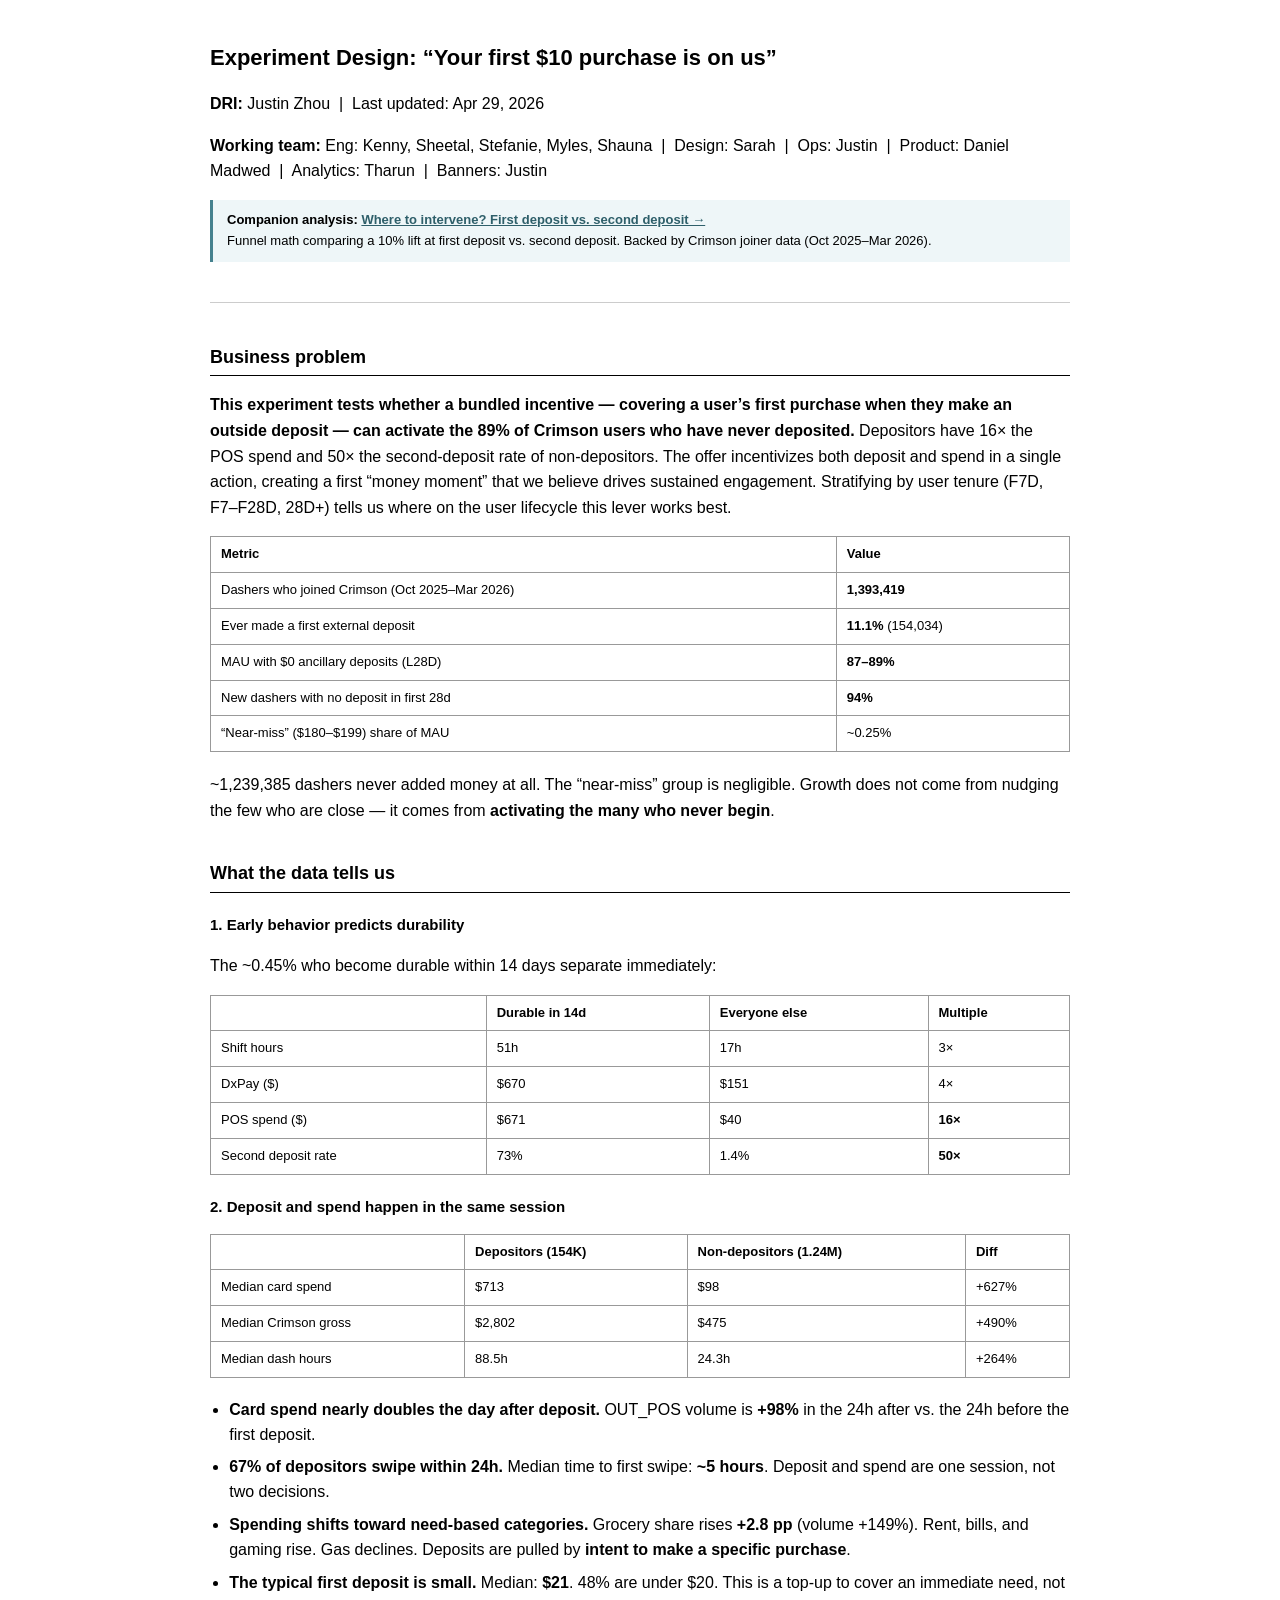
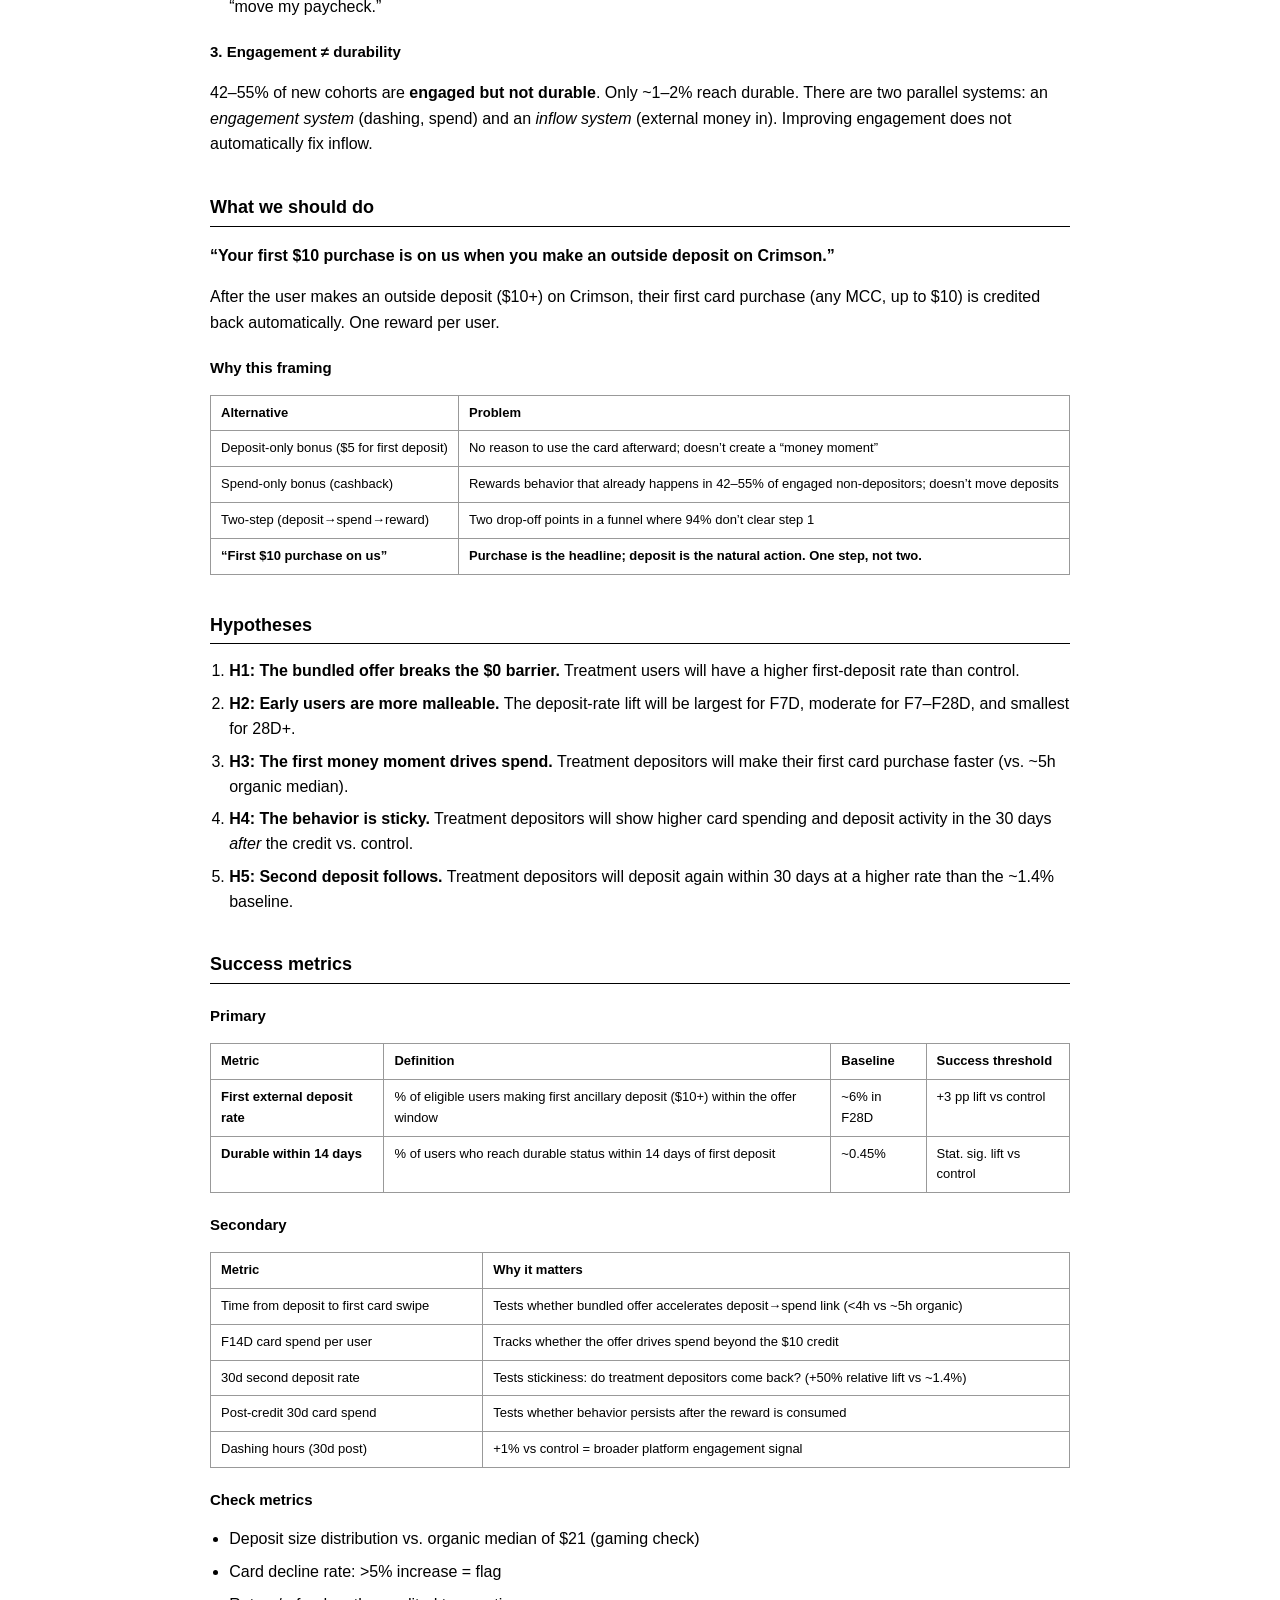
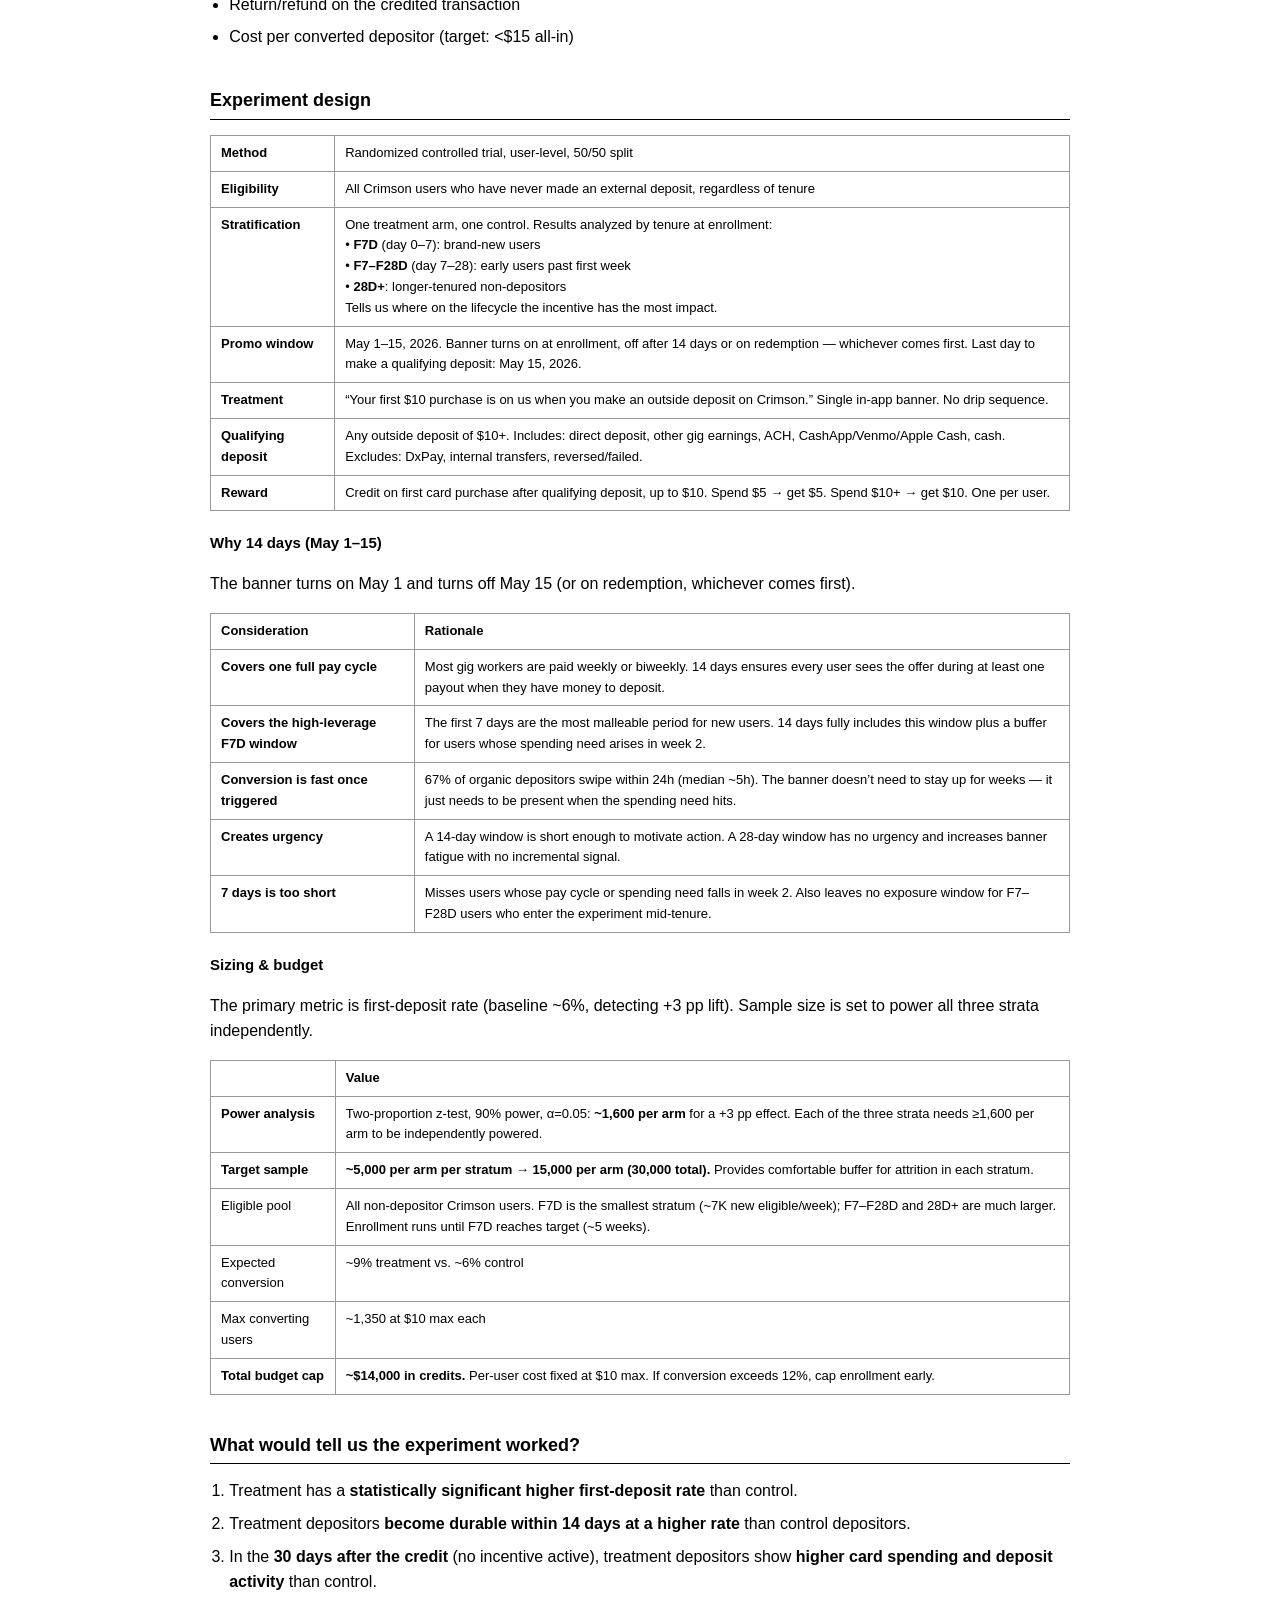
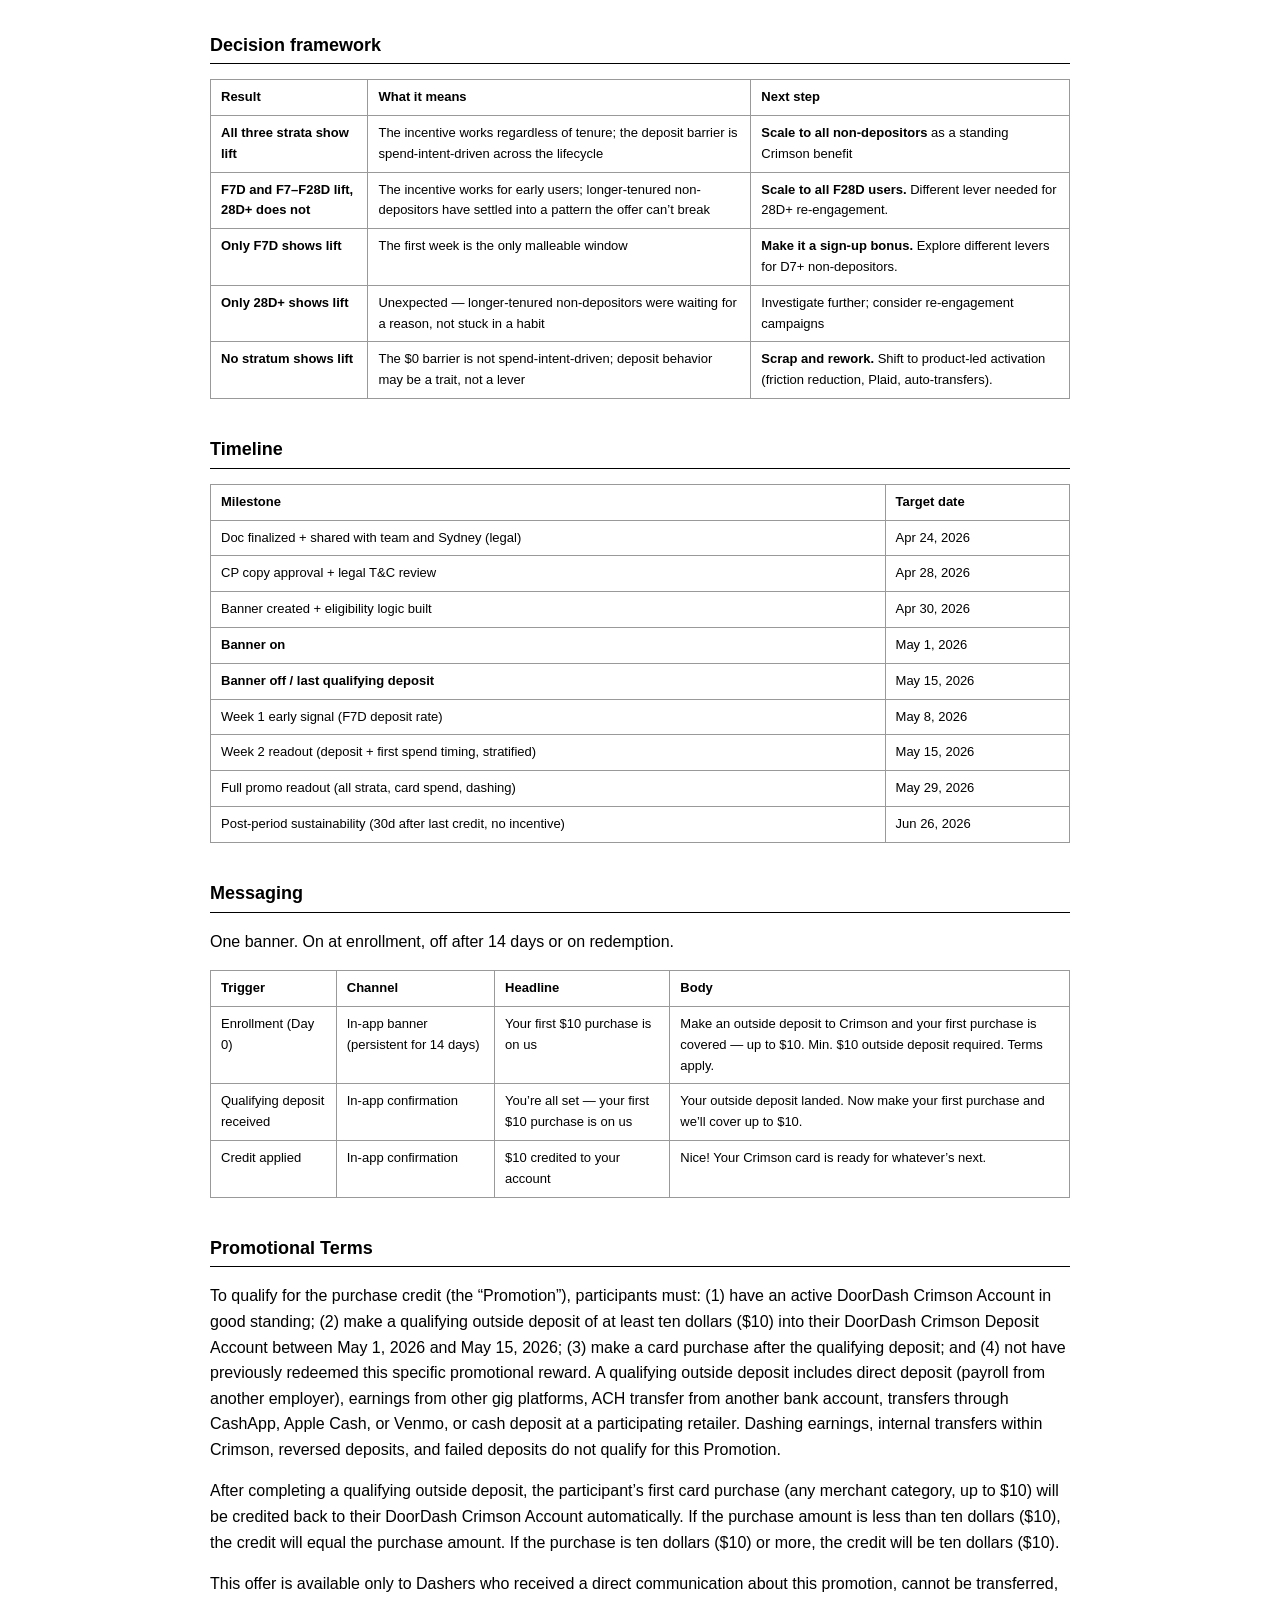
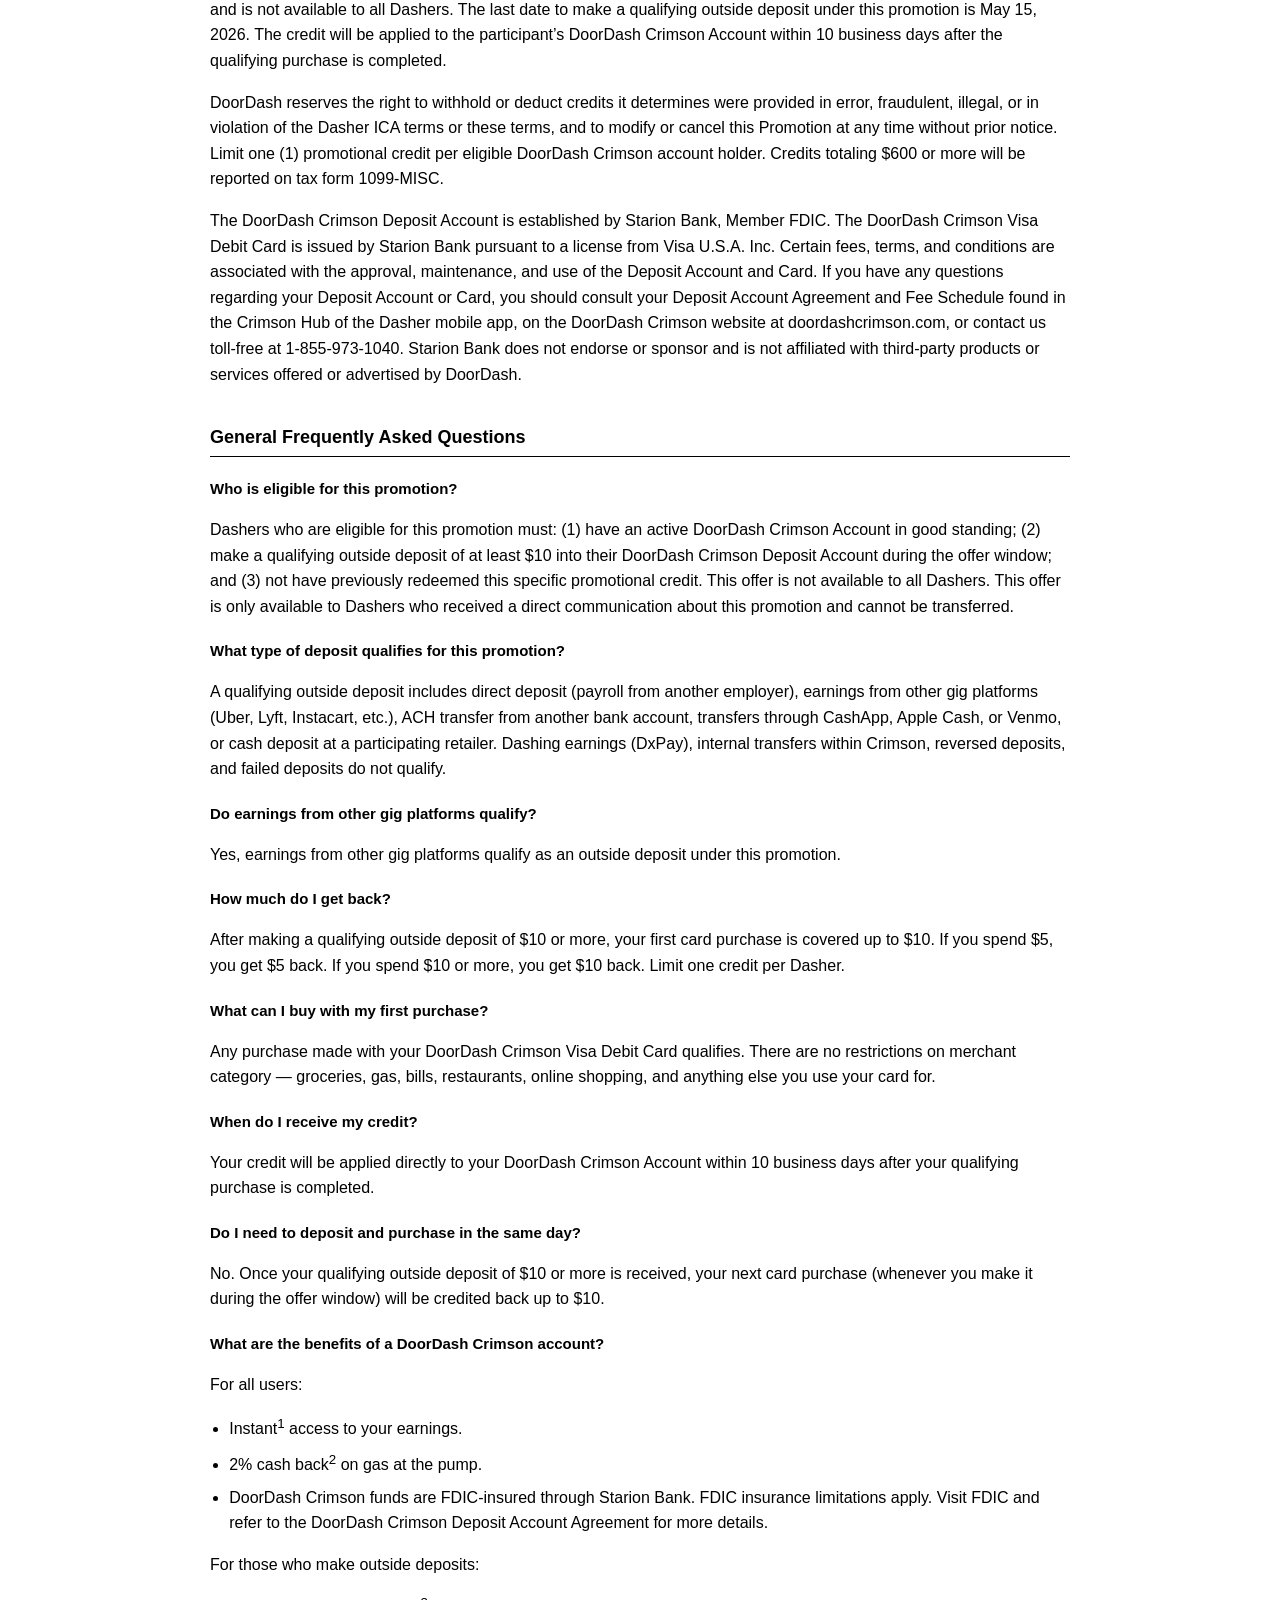
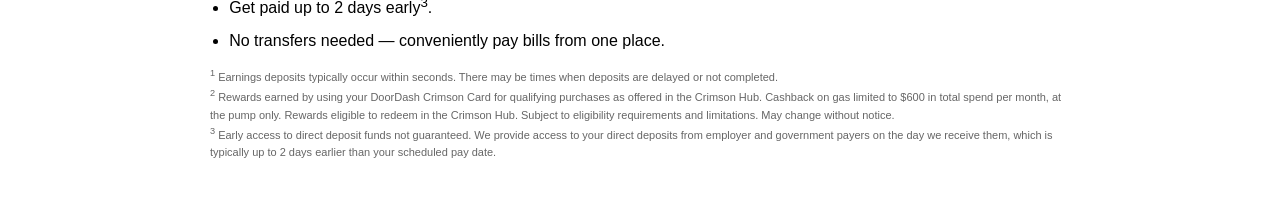
==== commit 682394c0: "Add funnel analysis: first-deposit vs second-deposit intervention Where does a 10% relative lift pro" ====
--- a/index.html
+++ b/index.html
@@ -28,7 +28,7 @@
 <body>
 
 <h1>Experiment Design: &ldquo;Your first $10 purchase is on us&rdquo;</h1>
-<p><strong>DRI:</strong> Justin Zhou &nbsp;|&nbsp; Last updated: Apr 27, 2026</p>
+<p><strong>DRI:</strong> Justin Zhou &nbsp;|&nbsp; Last updated: Apr 29, 2026</p>
 <p>
   <strong>Working team:</strong>
   Eng: Kenny, Sheetal, Stefanie, Myles, Shauna &nbsp;|&nbsp;
@@ -37,6 +37,13 @@
   Product: Daniel Madwed &nbsp;|&nbsp;
   Analytics: Tharun &nbsp;|&nbsp;
   Banners: Justin
+</p>
+
+<p style="background:#eef6f8; border-left:3px solid #45818e; padding:10px 14px; margin:14px 0; font-size:13px;">
+  <strong>Companion analysis:</strong>
+  <a href="funnel_analysis.html" style="color:#2e5f6a; font-weight:700;">Where to intervene? First deposit vs. second deposit &rarr;</a>
+  <br>
+  Funnel math comparing a 10% lift at first deposit vs. second deposit. Backed by Crimson joiner data (Oct 2025&ndash;Mar 2026).
 </p>
 
 <hr>
